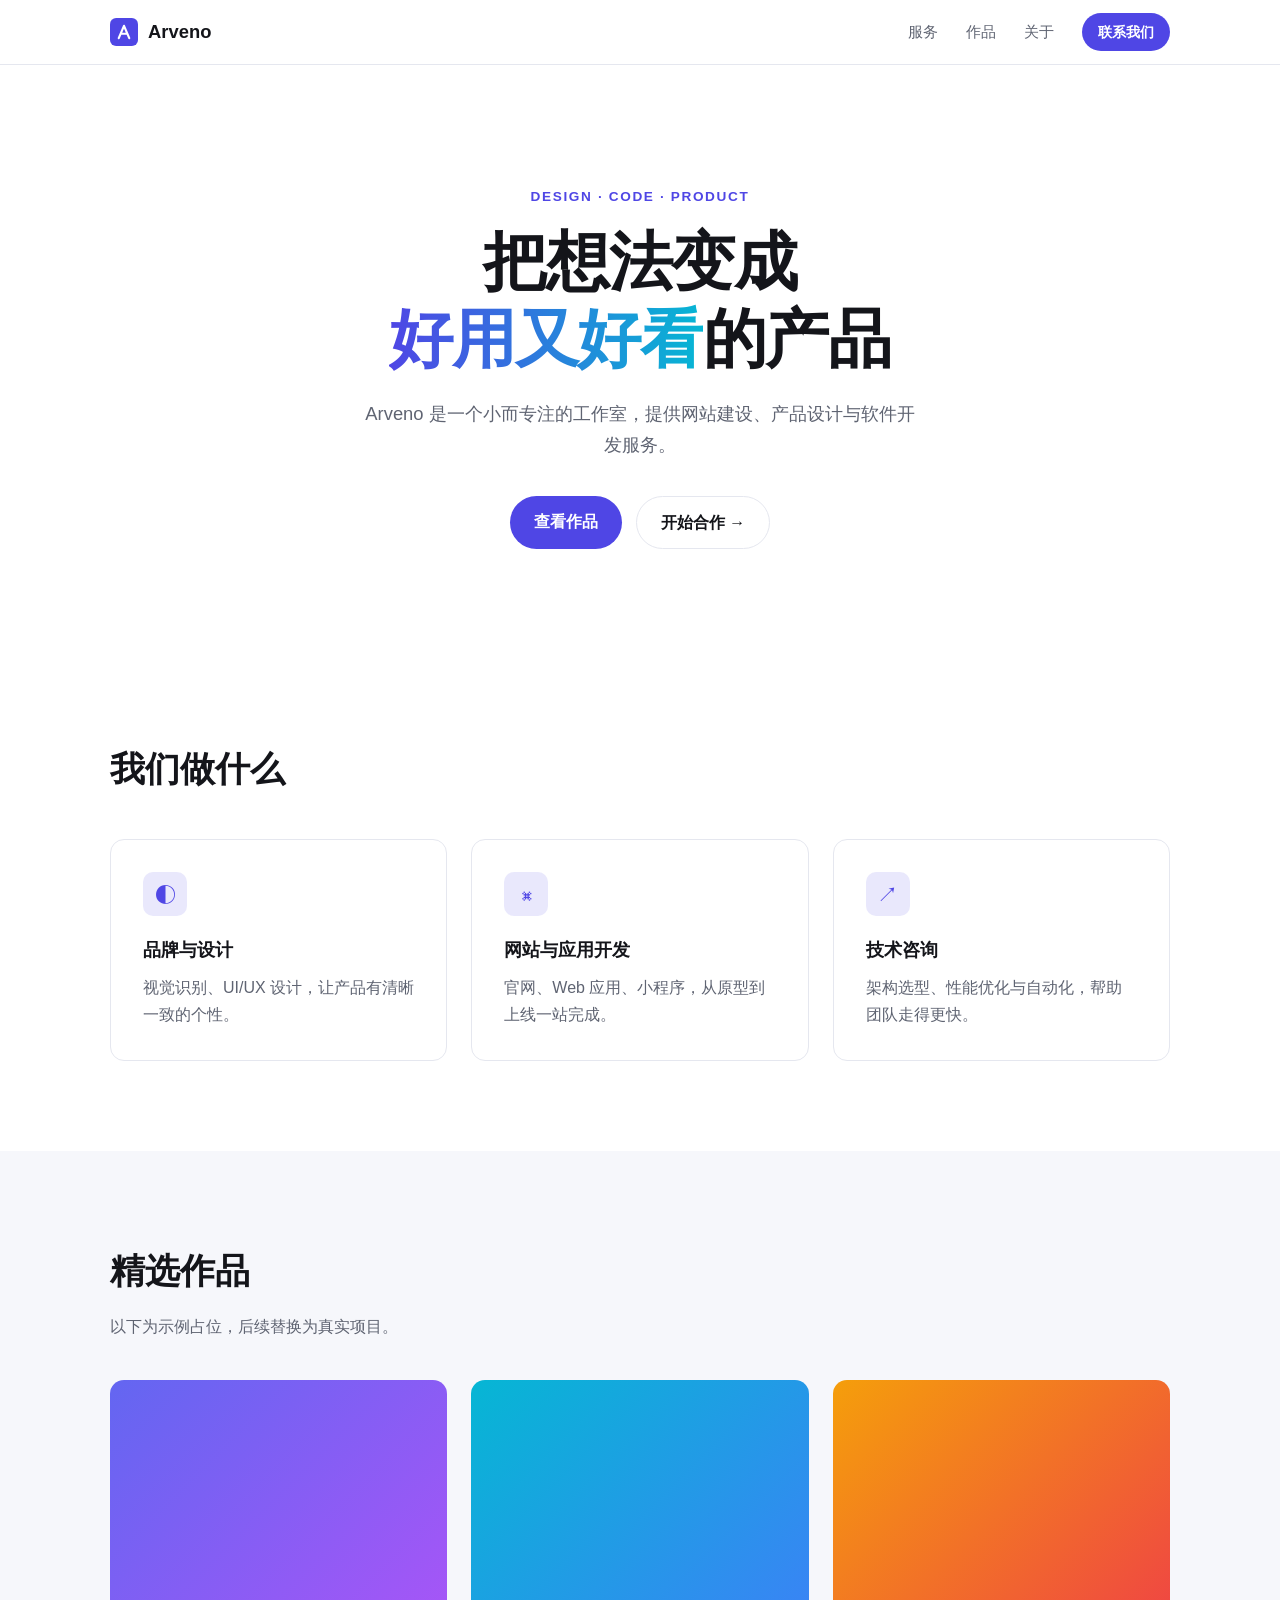
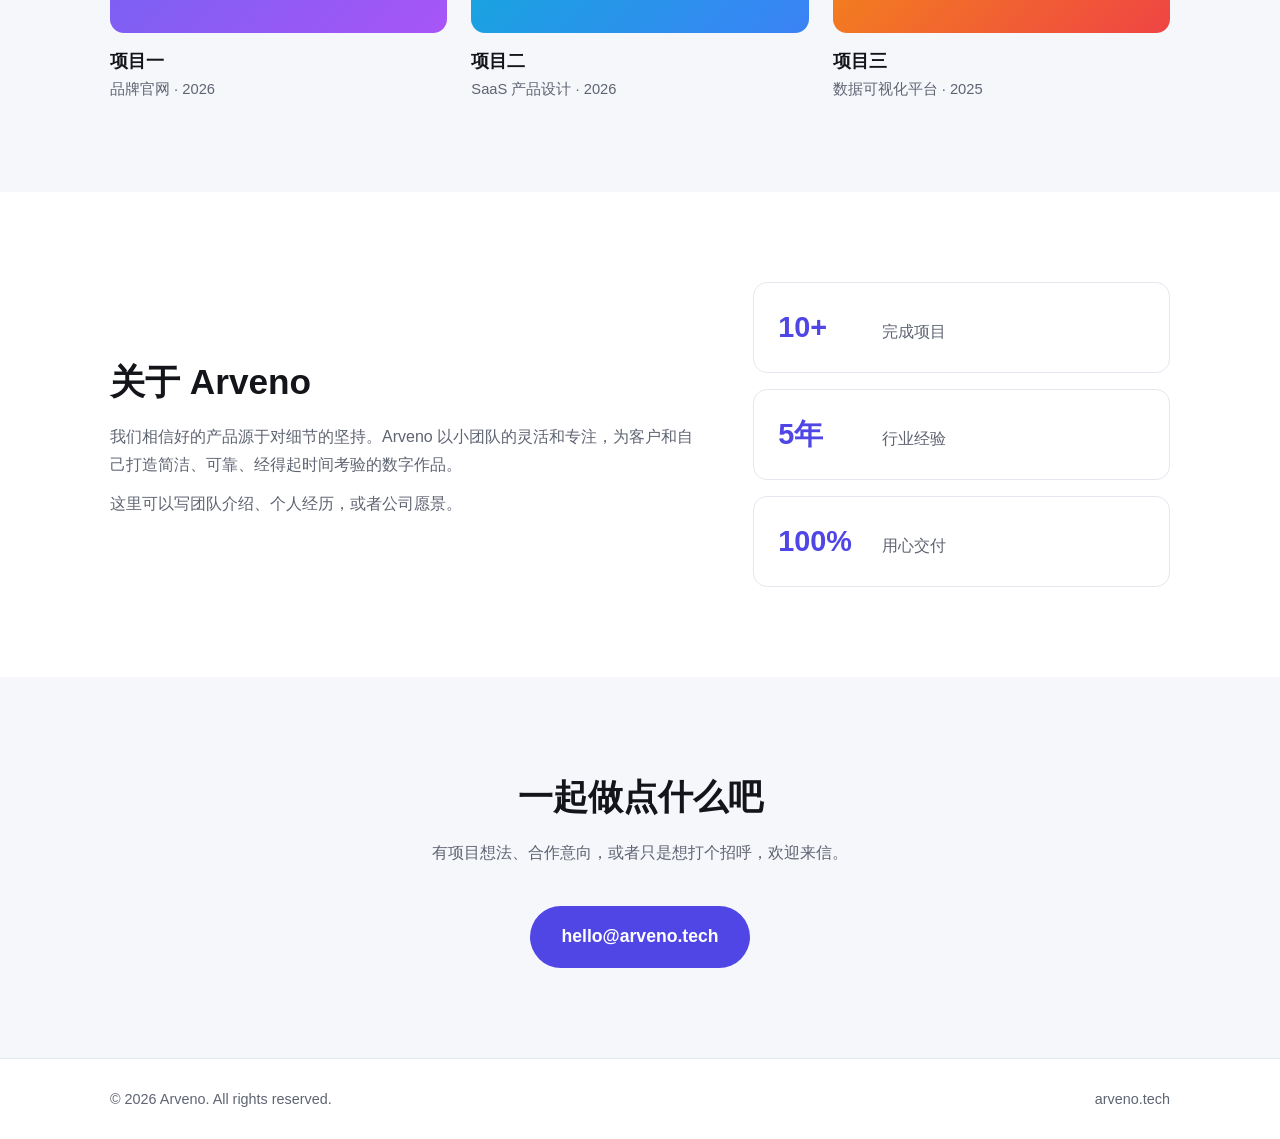
==== index.html @ 9a294128 "Initial static site for arveno.tech Co-Authored-By: Claude Opus 5.5 <noreply@anthropic.com>" ====
<!doctype html>
<html lang="zh-CN">
<head>
  <meta charset="utf-8">
  <meta name="viewport" content="width=device-width, initial-scale=1">
  <title>Arveno — 设计与技术工作室</title>
  <meta name="description" content="Arveno 是一个专注于网站、产品与品牌数字体验的小型工作室。">
  <meta property="og:title" content="Arveno">
  <meta property="og:description" content="设计与技术工作室">
  <meta property="og:url" content="https://arveno.tech/">
  <link rel="icon" href="assets/favicon.svg" type="image/svg+xml">
  <link rel="stylesheet" href="assets/style.css">
</head>
<body>
  <header class="nav">
    <div class="container nav-inner">
      <a class="logo" href="#top"><img src="assets/favicon.svg" alt="" width="28" height="28">Arveno</a>
      <button class="menu-btn" aria-label="打开菜单" aria-expanded="false">☰</button>
      <nav class="links">
        <a href="#services">服务</a>
        <a href="#work">作品</a>
        <a href="#about">关于</a>
        <a href="#contact" class="btn btn-sm">联系我们</a>
      </nav>
    </div>
  </header>

  <main id="top">
    <section class="hero">
      <div class="container">
        <p class="eyebrow">Design · Code · Product</p>
        <h1>把想法变成<br><span class="grad">好用又好看</span>的产品</h1>
        <p class="lead">Arveno 是一个小而专注的工作室，提供网站建设、产品设计与软件开发服务。</p>
        <div class="actions">
          <a href="#work" class="btn">查看作品</a>
          <a href="#contact" class="btn btn-ghost">开始合作 →</a>
        </div>
      </div>
    </section>

    <section id="services" class="section">
      <div class="container">
        <h2>我们做什么</h2>
        <div class="grid grid-3">
          <article class="card">
            <div class="icon">◐</div>
            <h3>品牌与设计</h3>
            <p>视觉识别、UI/UX 设计，让产品有清晰一致的个性。</p>
          </article>
          <article class="card">
            <div class="icon">⌘</div>
            <h3>网站与应用开发</h3>
            <p>官网、Web 应用、小程序，从原型到上线一站完成。</p>
          </article>
          <article class="card">
            <div class="icon">↗</div>
            <h3>技术咨询</h3>
            <p>架构选型、性能优化与自动化，帮助团队走得更快。</p>
          </article>
        </div>
      </div>
    </section>

    <section id="work" class="section alt">
      <div class="container">
        <h2>精选作品</h2>
        <p class="sub">以下为示例占位，后续替换为真实项目。</p>
        <div class="grid grid-3">
          <a class="work" href="#">
            <div class="thumb t1"></div>
            <h3>项目一</h3>
            <p>品牌官网 · 2026</p>
          </a>
          <a class="work" href="#">
            <div class="thumb t2"></div>
            <h3>项目二</h3>
            <p>SaaS 产品设计 · 2026</p>
          </a>
          <a class="work" href="#">
            <div class="thumb t3"></div>
            <h3>项目三</h3>
            <p>数据可视化平台 · 2025</p>
          </a>
        </div>
      </div>
    </section>

    <section id="about" class="section">
      <div class="container about">
        <div>
          <h2>关于 Arveno</h2>
          <p>我们相信好的产品源于对细节的坚持。Arveno 以小团队的灵活和专注，为客户和自己打造简洁、可靠、经得起时间考验的数字作品。</p>
          <p>这里可以写团队介绍、个人经历，或者公司愿景。</p>
        </div>
        <ul class="stats">
          <li><strong>10+</strong><span>完成项目</span></li>
          <li><strong>5年</strong><span>行业经验</span></li>
          <li><strong>100%</strong><span>用心交付</span></li>
        </ul>
      </div>
    </section>

    <section id="contact" class="section alt">
      <div class="container contact">
        <h2>一起做点什么吧</h2>
        <p class="sub">有项目想法、合作意向，或者只是想打个招呼，欢迎来信。</p>
        <a class="btn btn-lg" href="mailto:hello@arveno.tech">hello@arveno.tech</a>
      </div>
    </section>
  </main>

  <footer class="footer">
    <div class="container footer-inner">
      <span>© <span id="year">2026</span> Arveno. All rights reserved.</span>
      <span>arveno.tech</span>
    </div>
  </footer>

  <script src="assets/main.js"></script>
</body>
</html>
---- assets/style.css ----
:root {
  --bg: #ffffff;
  --bg-alt: #f6f7fb;
  --text: #14151a;
  --muted: #5f6472;
  --border: #e5e7ef;
  --primary: #4f46e5;
  --primary-2: #06b6d4;
  --radius: 14px;
  --max: 1100px;
}

@media (prefers-color-scheme: dark) {
  :root {
    --bg: #0d0e12;
    --bg-alt: #14161c;
    --text: #eceef4;
    --muted: #9aa0ae;
    --border: #252833;
    --primary: #818cf8;
    --primary-2: #22d3ee;
  }
}

* { box-sizing: border-box; margin: 0; padding: 0; }
html { scroll-behavior: smooth; scroll-padding-top: 72px; }
body {
  font-family: -apple-system, BlinkMacSystemFont, "Segoe UI", "PingFang SC", "Hiragino Sans GB", "Microsoft YaHei", sans-serif;
  background: var(--bg);
  color: var(--text);
  line-height: 1.7;
  -webkit-font-smoothing: antialiased;
}
a { color: inherit; text-decoration: none; }
.container { max-width: var(--max); margin: 0 auto; padding: 0 20px; }

/* Nav */
.nav {
  position: sticky; top: 0; z-index: 10;
  background: color-mix(in srgb, var(--bg) 85%, transparent);
  backdrop-filter: blur(10px);
  border-bottom: 1px solid var(--border);
}
.nav-inner { display: flex; align-items: center; justify-content: space-between; height: 64px; }
.logo { display: flex; align-items: center; gap: 10px; font-weight: 700; font-size: 1.15rem; }
.links { display: flex; align-items: center; gap: 28px; font-size: .95rem; }
.links a:not(.btn) { color: var(--muted); transition: color .2s; }
.links a:not(.btn):hover { color: var(--text); }
.menu-btn { display: none; background: none; border: 0; font-size: 1.4rem; color: var(--text); cursor: pointer; }

/* Buttons */
.btn {
  display: inline-block; padding: 12px 24px; border-radius: 999px;
  background: var(--primary); color: #fff; font-weight: 600;
  transition: transform .15s, opacity .15s;
}
.btn:hover { transform: translateY(-1px); opacity: .92; }
.btn-sm { padding: 7px 16px; font-size: .9rem; color: #fff !important; }
.btn-lg { padding: 16px 32px; font-size: 1.1rem; }
.btn-ghost { background: transparent; color: var(--text); border: 1px solid var(--border); }

/* Hero */
.hero { padding: 120px 0 100px; text-align: center; }
.eyebrow { color: var(--primary); font-weight: 600; letter-spacing: .12em; text-transform: uppercase; font-size: .85rem; }
.hero h1 { font-size: clamp(2.2rem, 6vw, 4rem); line-height: 1.2; margin: 16px 0 20px; letter-spacing: -.02em; }
.grad {
  background: linear-gradient(90deg, var(--primary), var(--primary-2));
  -webkit-background-clip: text; background-clip: text; color: transparent;
}
.lead { color: var(--muted); font-size: 1.15rem; max-width: 560px; margin: 0 auto 36px; }
.actions { display: flex; gap: 14px; justify-content: center; flex-wrap: wrap; }

/* Sections */
.section { padding: 90px 0; }
.section.alt { background: var(--bg-alt); }
.section h2 { font-size: clamp(1.6rem, 3.5vw, 2.2rem); margin-bottom: 12px; }
.sub { color: var(--muted); margin-bottom: 40px; }
#services h2 { margin-bottom: 40px; }

.grid { display: grid; gap: 24px; }
.grid-3 { grid-template-columns: repeat(3, 1fr); }

.card {
  padding: 32px; border: 1px solid var(--border); border-radius: var(--radius);
  background: var(--bg); transition: border-color .2s, transform .2s;
}
.card:hover { border-color: var(--primary); transform: translateY(-3px); }
.card .icon {
  width: 44px; height: 44px; border-radius: 10px; display: grid; place-items: center;
  background: color-mix(in srgb, var(--primary) 12%, transparent); color: var(--primary);
  font-size: 1.3rem; margin-bottom: 18px;
}
.card h3 { margin-bottom: 8px; font-size: 1.15rem; }
.card p { color: var(--muted); }

/* Work */
.work { display: block; }
.thumb {
  aspect-ratio: 4 / 3; border-radius: var(--radius); margin-bottom: 14px;
  transition: transform .3s;
}
.work:hover .thumb { transform: scale(1.02); }
.t1 { background: linear-gradient(135deg, #6366f1, #a855f7); }
.t2 { background: linear-gradient(135deg, #06b6d4, #3b82f6); }
.t3 { background: linear-gradient(135deg, #f59e0b, #ef4444); }
.work h3 { font-size: 1.1rem; }
.work p { color: var(--muted); font-size: .92rem; }

/* About */
.about { display: grid; grid-template-columns: 1.4fr 1fr; gap: 60px; align-items: center; }
.about p { color: var(--muted); margin-top: 12px; }
.stats { list-style: none; display: grid; gap: 16px; }
.stats li {
  display: flex; align-items: baseline; gap: 14px;
  padding: 20px 24px; border: 1px solid var(--border); border-radius: var(--radius);
}
.stats strong { font-size: 1.8rem; color: var(--primary); min-width: 90px; }
.stats span { color: var(--muted); }

/* Contact */
.contact { text-align: center; }

/* Footer */
.footer { border-top: 1px solid var(--border); padding: 28px 0; color: var(--muted); font-size: .9rem; }
.footer-inner { display: flex; justify-content: space-between; flex-wrap: wrap; gap: 8px; }

/* Responsive */
@media (max-width: 820px) {
  .grid-3 { grid-template-columns: 1fr; }
  .about { grid-template-columns: 1fr; gap: 32px; }
  .menu-btn { display: block; }
  .links {
    display: none; position: absolute; top: 64px; left: 0; right: 0;
    flex-direction: column; gap: 18px; padding: 24px;
    background: var(--bg); border-bottom: 1px solid var(--border);
  }
  .links.open { display: flex; }
  .hero { padding: 80px 0 70px; }
  .section { padding: 64px 0; }
}
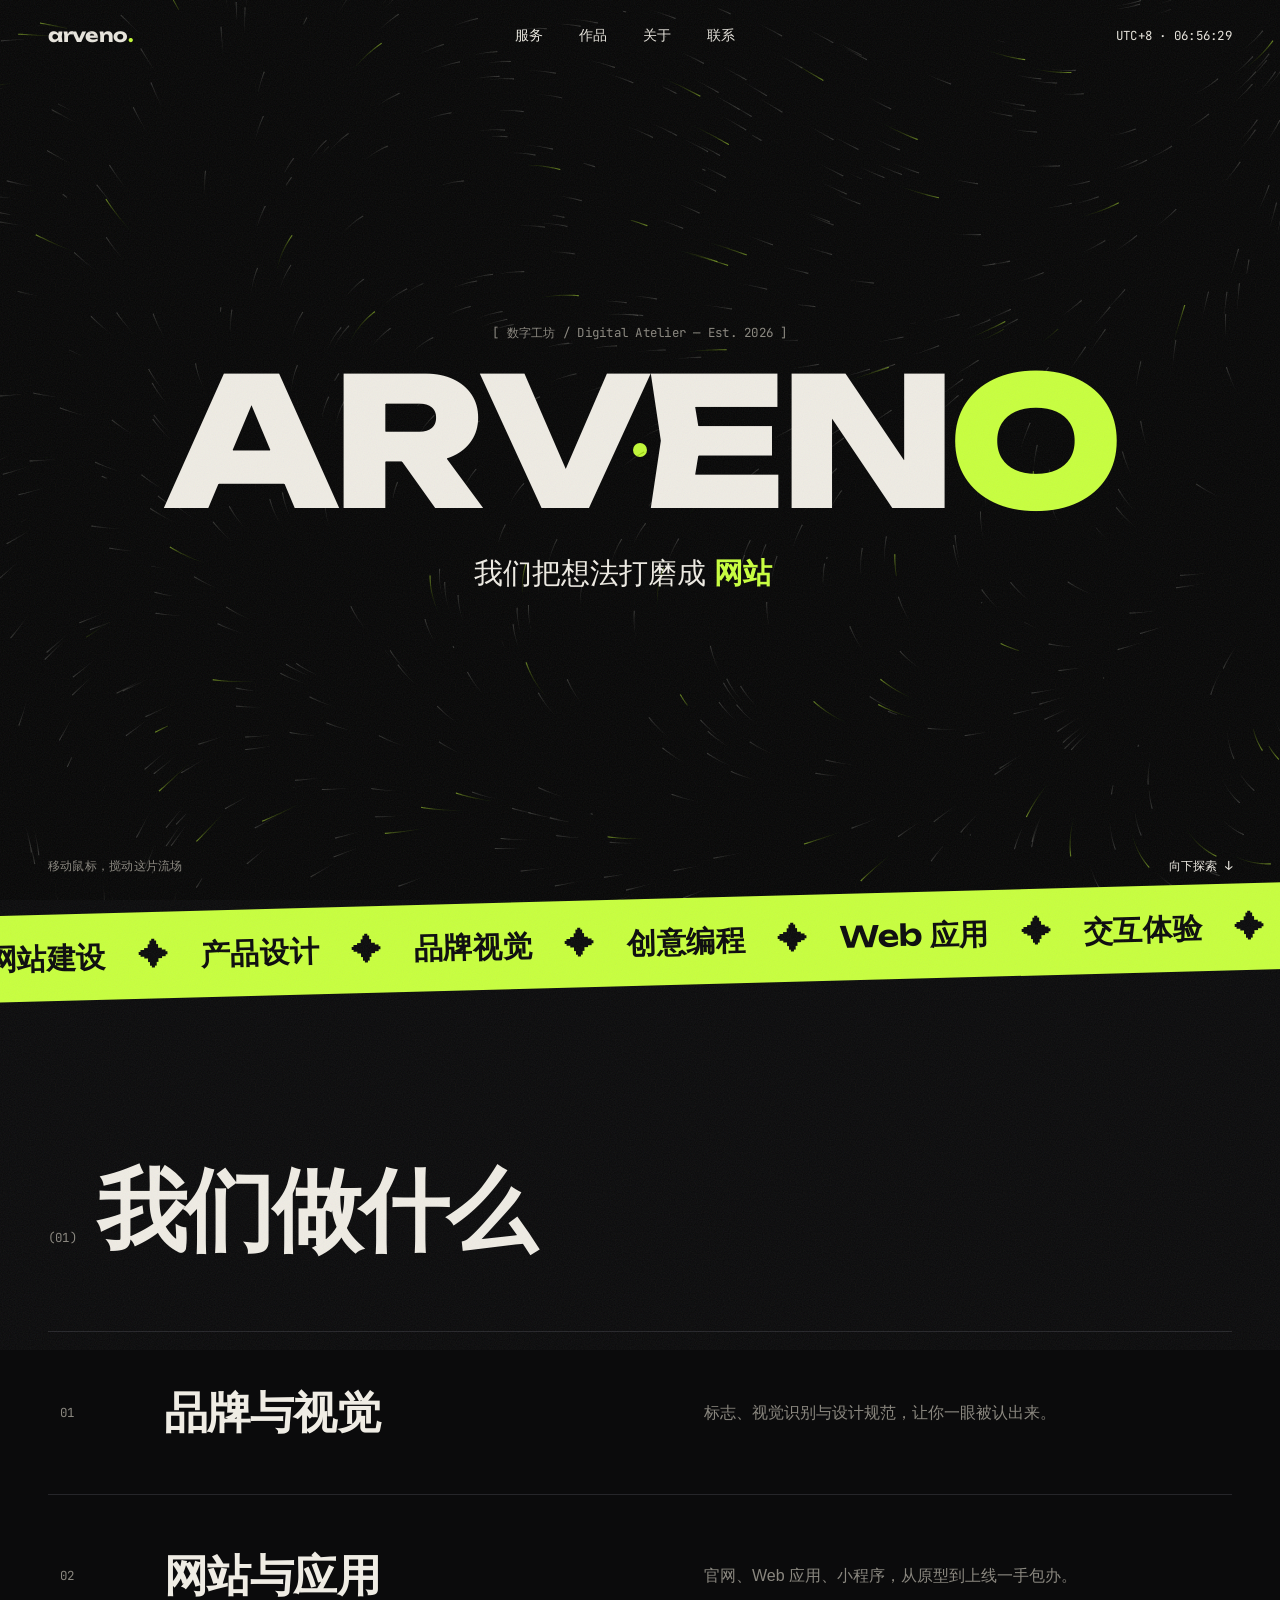
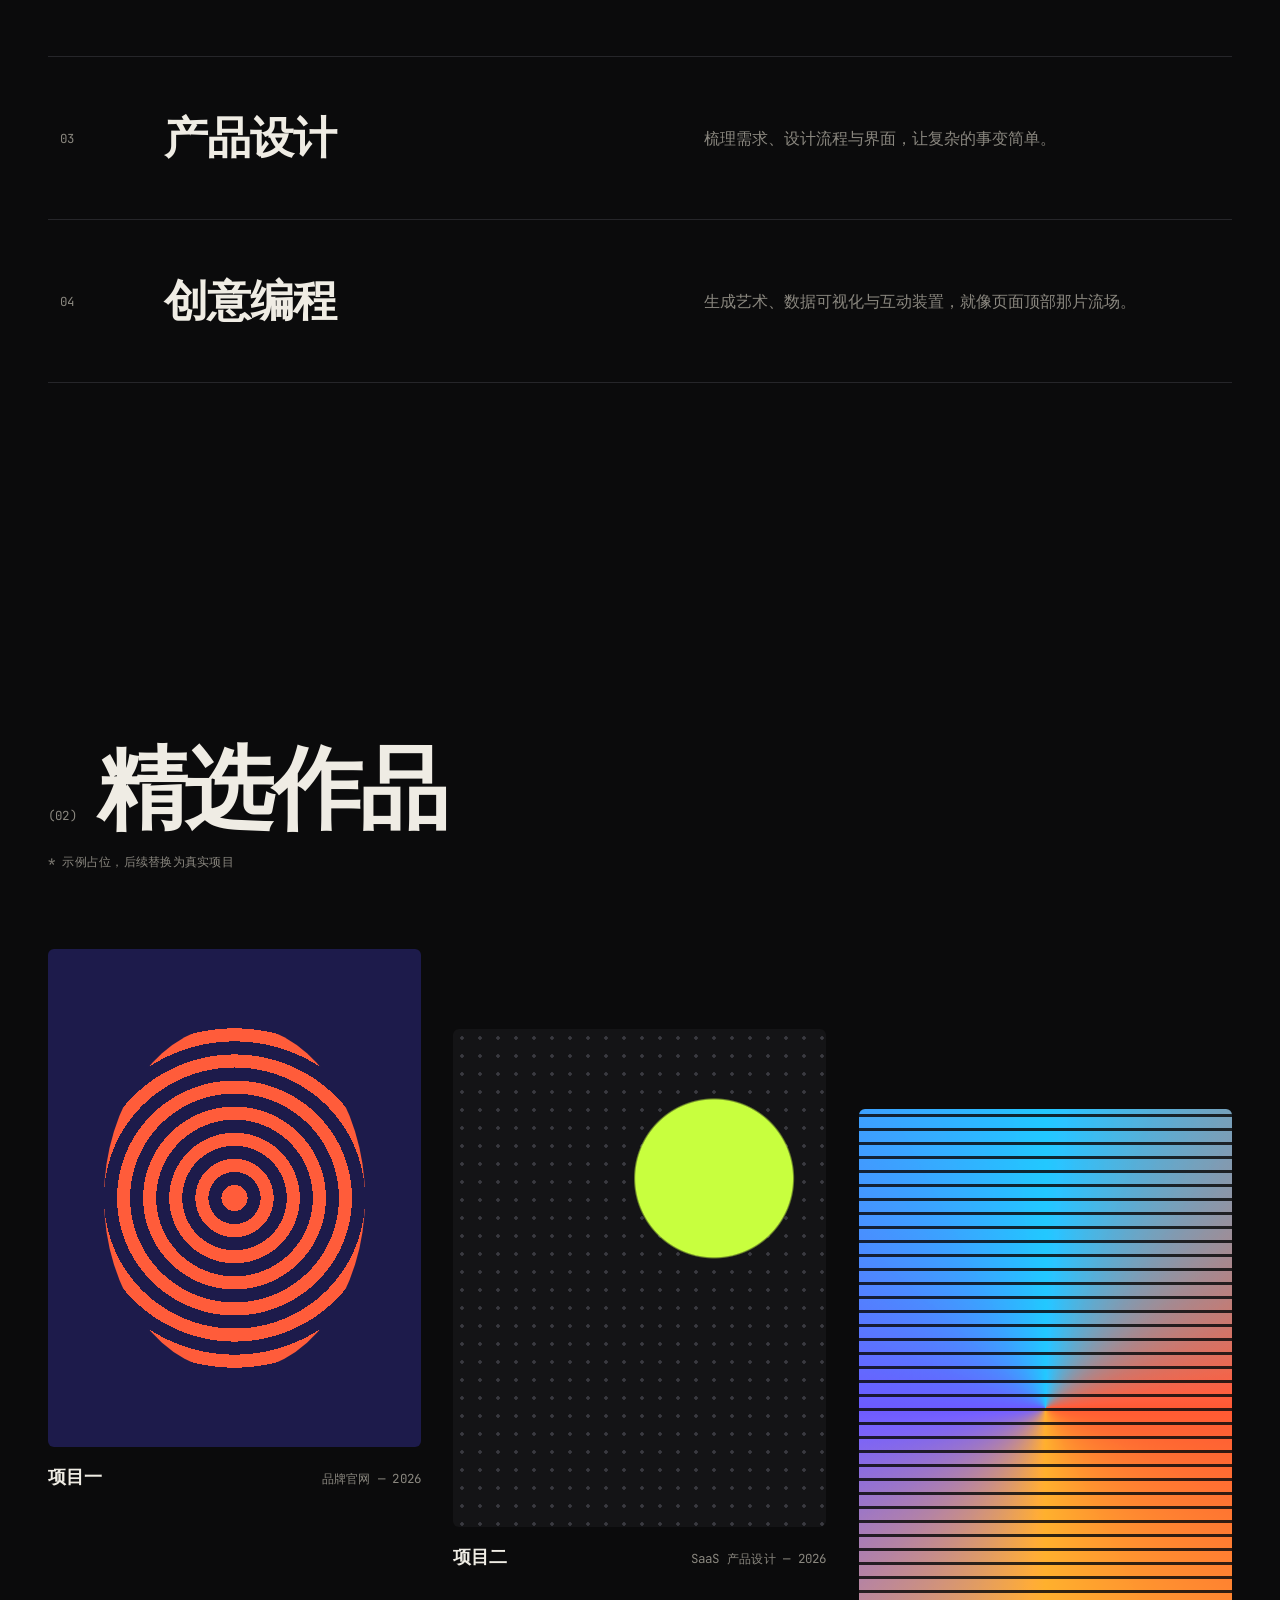
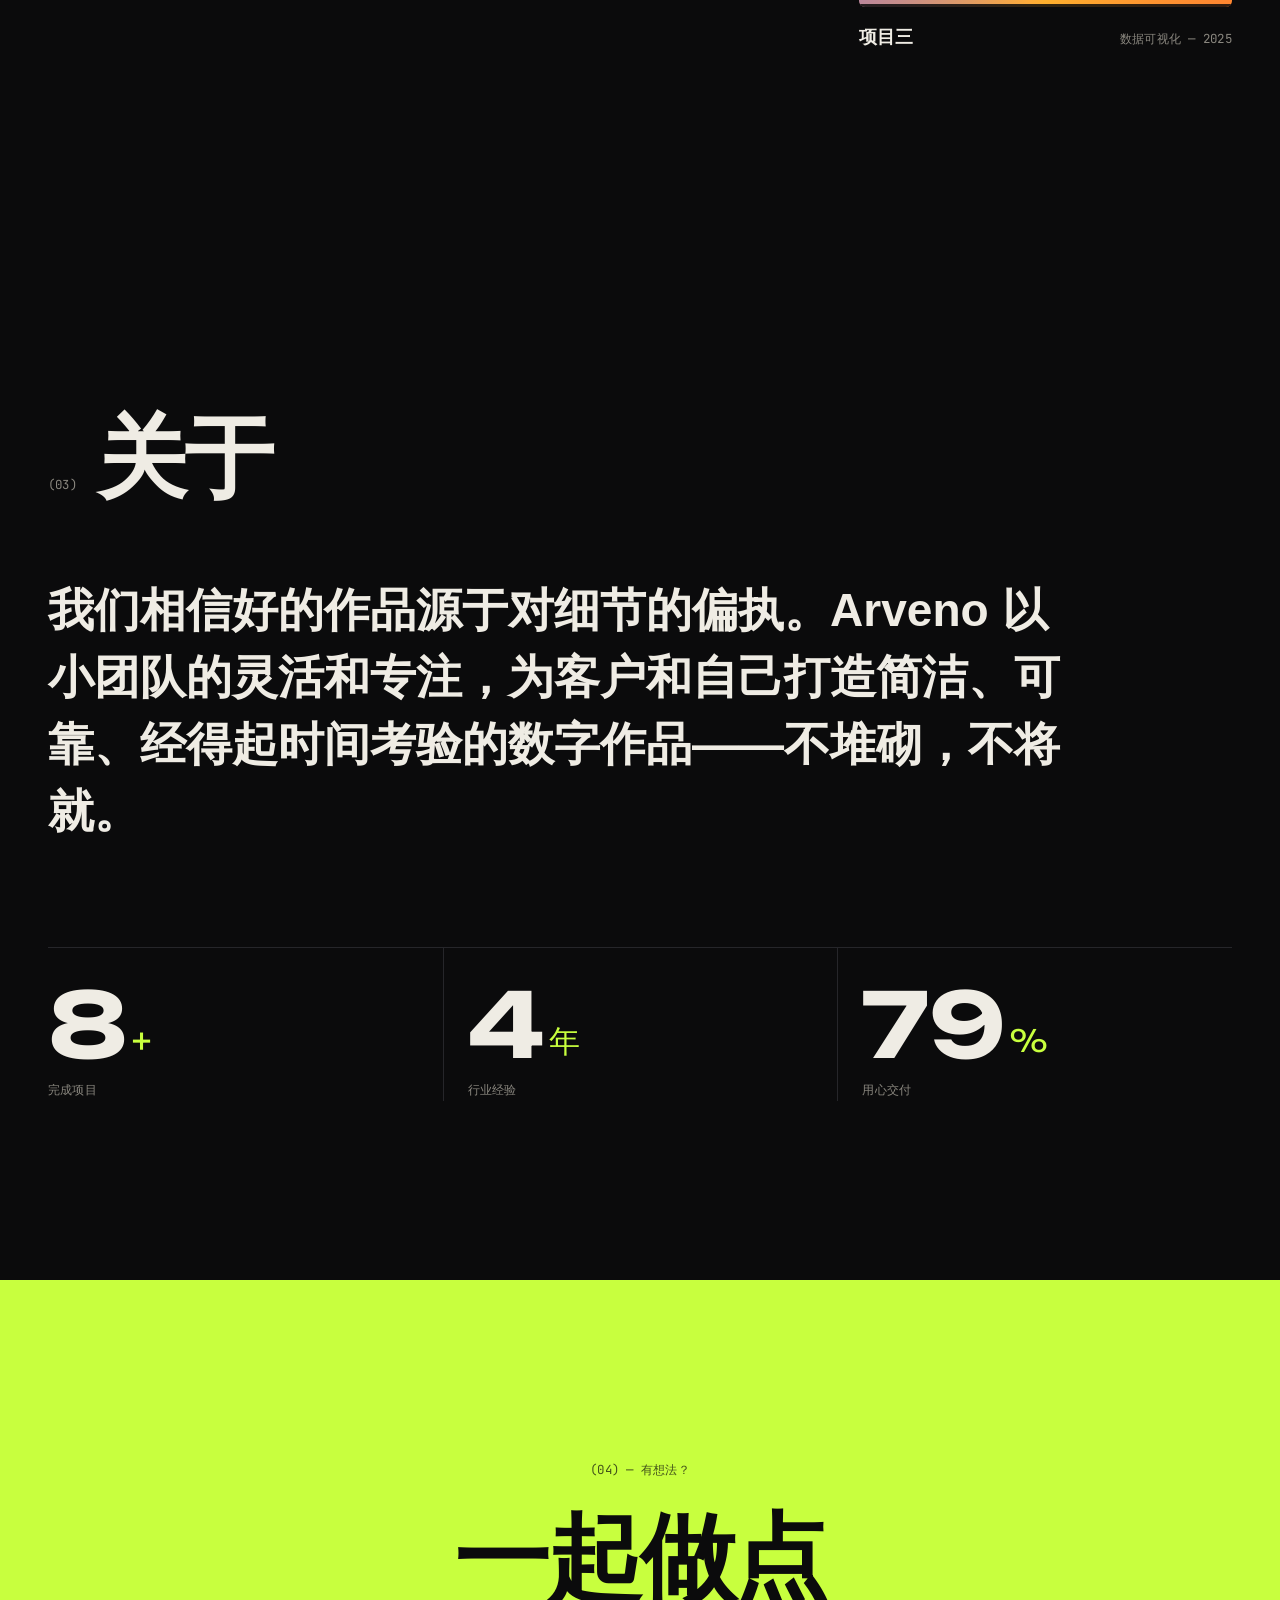
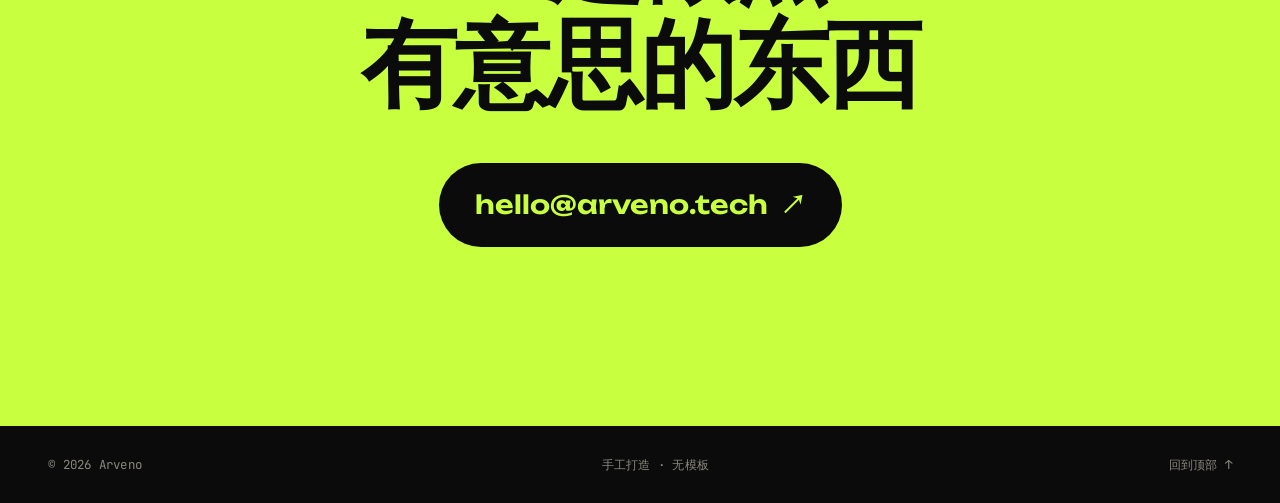
==== commit 57ecd9c2: "Redesign with generative flow-field hero and editorial layout Co-Authored-By: Claude Opus 5.5 <norep" ====
--- a/index.html
+++ b/index.html
@@ -3,117 +3,132 @@
 <head>
   <meta charset="utf-8">
   <meta name="viewport" content="width=device-width, initial-scale=1">
-  <title>Arveno — 设计与技术工作室</title>
-  <meta name="description" content="Arveno 是一个专注于网站、产品与品牌数字体验的小型工作室。">
-  <meta property="og:title" content="Arveno">
-  <meta property="og:description" content="设计与技术工作室">
+  <title>Arveno — 数字工坊</title>
+  <meta name="description" content="Arveno 是一个小而专注的数字工坊，把想法打磨成网站、产品与品牌。">
+  <meta name="theme-color" content="#0b0b0c">
+  <meta property="og:title" content="Arveno — 数字工坊">
+  <meta property="og:description" content="把想法打磨成网站、产品与品牌。">
   <meta property="og:url" content="https://arveno.tech/">
   <link rel="icon" href="assets/favicon.svg" type="image/svg+xml">
+  <link rel="preload" href="assets/fonts/unbounded.woff2" as="font" type="font/woff2" crossorigin>
   <link rel="stylesheet" href="assets/style.css">
 </head>
 <body>
+  <div class="grain" aria-hidden="true"></div>
+  <div class="cursor" aria-hidden="true"></div>
+
   <header class="nav">
-    <div class="container nav-inner">
-      <a class="logo" href="#top"><img src="assets/favicon.svg" alt="" width="28" height="28">Arveno</a>
-      <button class="menu-btn" aria-label="打开菜单" aria-expanded="false">☰</button>
-      <nav class="links">
-        <a href="#services">服务</a>
-        <a href="#work">作品</a>
-        <a href="#about">关于</a>
-        <a href="#contact" class="btn btn-sm">联系我们</a>
-      </nav>
-    </div>
+    <a class="logo" href="#top">arveno<span class="dot">.</span></a>
+    <nav class="links">
+      <a href="#services">服务</a>
+      <a href="#work">作品</a>
+      <a href="#about">关于</a>
+      <a href="#contact">联系</a>
+    </nav>
+    <span class="clock mono" id="clock">UTC+8 · --:--</span>
   </header>
 
   <main id="top">
     <section class="hero">
-      <div class="container">
-        <p class="eyebrow">Design · Code · Product</p>
-        <h1>把想法变成<br><span class="grad">好用又好看</span>的产品</h1>
-        <p class="lead">Arveno 是一个小而专注的工作室，提供网站建设、产品设计与软件开发服务。</p>
-        <div class="actions">
-          <a href="#work" class="btn">查看作品</a>
-          <a href="#contact" class="btn btn-ghost">开始合作 →</a>
-        </div>
+      <canvas id="field" aria-hidden="true"></canvas>
+      <div class="hero-inner">
+        <p class="mono meta">[ 数字工坊 / Digital Atelier — Est. 2026 ]</p>
+        <h1 class="wordmark" aria-label="Arveno">
+          <span>A</span><span>R</span><span>V</span><span>E</span><span>N</span><span>O</span>
+        </h1>
+        <p class="tagline">
+          我们把想法打磨成
+          <span class="rotator" aria-live="polite"><span id="rotate">网站</span></span>
+        </p>
+      </div>
+      <div class="hero-foot mono">
+        <span>移动鼠标，搅动这片流场</span>
+        <a href="#services" class="scroll-hint">向下探索 ↓</a>
       </div>
     </section>
 
+    <div class="marquee" aria-hidden="true">
+      <div class="marquee-track">
+        <span>网站建设</span><i>✦</i><span>产品设计</span><i>✦</i><span>品牌视觉</span><i>✦</i><span>创意编程</span><i>✦</i><span>Web 应用</span><i>✦</i><span>交互体验</span><i>✦</i>
+        <span>网站建设</span><i>✦</i><span>产品设计</span><i>✦</i><span>品牌视觉</span><i>✦</i><span>创意编程</span><i>✦</i><span>Web 应用</span><i>✦</i><span>交互体验</span><i>✦</i>
+      </div>
+    </div>
+
     <section id="services" class="section">
-      <div class="container">
+      <header class="section-head reveal">
+        <span class="mono">(01)</span>
         <h2>我们做什么</h2>
-        <div class="grid grid-3">
-          <article class="card">
-            <div class="icon">◐</div>
-            <h3>品牌与设计</h3>
-            <p>视觉识别、UI/UX 设计，让产品有清晰一致的个性。</p>
-          </article>
-          <article class="card">
-            <div class="icon">⌘</div>
-            <h3>网站与应用开发</h3>
-            <p>官网、Web 应用、小程序，从原型到上线一站完成。</p>
-          </article>
-          <article class="card">
-            <div class="icon">↗</div>
-            <h3>技术咨询</h3>
-            <p>架构选型、性能优化与自动化，帮助团队走得更快。</p>
-          </article>
-        </div>
-      </div>
+      </header>
+      <ol class="services">
+        <li class="reveal">
+          <span class="num mono">01</span>
+          <h3>品牌与视觉</h3>
+          <p>标志、视觉识别与设计规范，让你一眼被认出来。</p>
+        </li>
+        <li class="reveal">
+          <span class="num mono">02</span>
+          <h3>网站与应用</h3>
+          <p>官网、Web 应用、小程序，从原型到上线一手包办。</p>
+        </li>
+        <li class="reveal">
+          <span class="num mono">03</span>
+          <h3>产品设计</h3>
+          <p>梳理需求、设计流程与界面，让复杂的事变简单。</p>
+        </li>
+        <li class="reveal">
+          <span class="num mono">04</span>
+          <h3>创意编程</h3>
+          <p>生成艺术、数据可视化与互动装置，就像页面顶部那片流场。</p>
+        </li>
+      </ol>
     </section>
 
-    <section id="work" class="section alt">
-      <div class="container">
+    <section id="work" class="section">
+      <header class="section-head reveal">
+        <span class="mono">(02)</span>
         <h2>精选作品</h2>
-        <p class="sub">以下为示例占位，后续替换为真实项目。</p>
-        <div class="grid grid-3">
-          <a class="work" href="#">
-            <div class="thumb t1"></div>
-            <h3>项目一</h3>
-            <p>品牌官网 · 2026</p>
-          </a>
-          <a class="work" href="#">
-            <div class="thumb t2"></div>
-            <h3>项目二</h3>
-            <p>SaaS 产品设计 · 2026</p>
-          </a>
-          <a class="work" href="#">
-            <div class="thumb t3"></div>
-            <h3>项目三</h3>
-            <p>数据可视化平台 · 2025</p>
-          </a>
-        </div>
+        <p class="mono note">* 示例占位，后续替换为真实项目</p>
+      </header>
+      <div class="works">
+        <a class="work reveal" href="#">
+          <div class="art art-1"><span></span></div>
+          <div class="work-meta"><h3>项目一</h3><span class="mono">品牌官网 — 2026</span></div>
+        </a>
+        <a class="work reveal" href="#">
+          <div class="art art-2"></div>
+          <div class="work-meta"><h3>项目二</h3><span class="mono">SaaS 产品设计 — 2026</span></div>
+        </a>
+        <a class="work reveal" href="#">
+          <div class="art art-3"></div>
+          <div class="work-meta"><h3>项目三</h3><span class="mono">数据可视化 — 2025</span></div>
+        </a>
       </div>
     </section>
 
     <section id="about" class="section">
-      <div class="container about">
-        <div>
-          <h2>关于 Arveno</h2>
-          <p>我们相信好的产品源于对细节的坚持。Arveno 以小团队的灵活和专注，为客户和自己打造简洁、可靠、经得起时间考验的数字作品。</p>
-          <p>这里可以写团队介绍、个人经历，或者公司愿景。</p>
-        </div>
-        <ul class="stats">
-          <li><strong>10+</strong><span>完成项目</span></li>
-          <li><strong>5年</strong><span>行业经验</span></li>
-          <li><strong>100%</strong><span>用心交付</span></li>
-        </ul>
-      </div>
+      <header class="section-head reveal">
+        <span class="mono">(03)</span>
+        <h2>关于</h2>
+      </header>
+      <p class="statement" id="statement">我们相信好的作品源于对细节的偏执。Arveno 以小团队的灵活和专注，为客户和自己打造简洁、可靠、经得起时间考验的数字作品——不堆砌，不将就。</p>
+      <ul class="stats">
+        <li class="reveal"><strong data-count="10">0</strong><sup>+</sup><span class="mono">完成项目</span></li>
+        <li class="reveal"><strong data-count="5">0</strong><sup>年</sup><span class="mono">行业经验</span></li>
+        <li class="reveal"><strong data-count="100">0</strong><sup>%</sup><span class="mono">用心交付</span></li>
+      </ul>
     </section>
 
-    <section id="contact" class="section alt">
-      <div class="container contact">
-        <h2>一起做点什么吧</h2>
-        <p class="sub">有项目想法、合作意向，或者只是想打个招呼，欢迎来信。</p>
-        <a class="btn btn-lg" href="mailto:hello@arveno.tech">hello@arveno.tech</a>
-      </div>
+    <section id="contact" class="contact">
+      <p class="mono">(04) — 有想法？</p>
+      <h2>一起做点<br>有意思的东西</h2>
+      <a class="mail magnetic" href="mailto:hello@arveno.tech">hello@arveno.tech <span>↗</span></a>
     </section>
   </main>
 
-  <footer class="footer">
-    <div class="container footer-inner">
-      <span>© <span id="year">2026</span> Arveno. All rights reserved.</span>
-      <span>arveno.tech</span>
-    </div>
+  <footer class="footer mono">
+    <span>© <span id="year">2026</span> Arveno</span>
+    <span>手工打造 · 无模板</span>
+    <a href="#top">回到顶部 ↑</a>
   </footer>
 
   <script src="assets/main.js"></script>
--- a/assets/style.css
+++ b/assets/style.css
@@ -1,140 +1,257 @@
+@font-face {
+  font-family: "Unbounded";
+  src: url("fonts/unbounded.woff2") format("woff2");
+  font-weight: 200 900;
+  font-display: swap;
+}
+@font-face {
+  font-family: "JetBrains Mono";
+  src: url("fonts/jetbrains-mono.woff2") format("woff2");
+  font-weight: 400;
+  font-display: swap;
+}
+
 :root {
-  --bg: #ffffff;
-  --bg-alt: #f6f7fb;
-  --text: #14151a;
-  --muted: #5f6472;
-  --border: #e5e7ef;
-  --primary: #4f46e5;
-  --primary-2: #06b6d4;
-  --radius: 14px;
-  --max: 1100px;
-}
-
-@media (prefers-color-scheme: dark) {
-  :root {
-    --bg: #0d0e12;
-    --bg-alt: #14161c;
-    --text: #eceef4;
-    --muted: #9aa0ae;
-    --border: #252833;
-    --primary: #818cf8;
-    --primary-2: #22d3ee;
-  }
+  color-scheme: dark;
+  --bg: #0b0b0c;
+  --bg-2: #141416;
+  --text: #efece4;
+  --muted: #8a877f;
+  --line: #26262a;
+  --accent: #c8ff3e;
+  --accent-ink: #0b0b0c;
+  --display: "Unbounded", "PingFang SC", "Hiragino Sans GB", "Microsoft YaHei", sans-serif;
+  --body: -apple-system, BlinkMacSystemFont, "Segoe UI", "PingFang SC", "Hiragino Sans GB", "Microsoft YaHei", sans-serif;
+  --mono: "JetBrains Mono", ui-monospace, "SF Mono", Menlo, Consolas, monospace;
+  --pad: clamp(16px, 4vw, 48px);
 }
 
 * { box-sizing: border-box; margin: 0; padding: 0; }
-html { scroll-behavior: smooth; scroll-padding-top: 72px; }
+html { scroll-behavior: smooth; }
 body {
-  font-family: -apple-system, BlinkMacSystemFont, "Segoe UI", "PingFang SC", "Hiragino Sans GB", "Microsoft YaHei", sans-serif;
   background: var(--bg);
   color: var(--text);
+  font-family: var(--body);
   line-height: 1.7;
   -webkit-font-smoothing: antialiased;
+  overflow-x: hidden;
 }
 a { color: inherit; text-decoration: none; }
-.container { max-width: var(--max); margin: 0 auto; padding: 0 20px; }
+::selection { background: var(--accent); color: var(--accent-ink); }
+.mono { font-family: var(--mono); font-size: .78rem; letter-spacing: .02em; color: var(--muted); }
+
+/* Film grain */
+.grain {
+  position: fixed; inset: -50%; z-index: 100; pointer-events: none; opacity: .07;
+  background-image: url("data:image/svg+xml,%3Csvg xmlns='http://www.w3.org/2000/svg' width='200' height='200'%3E%3Cfilter id='n'%3E%3CfeTurbulence type='fractalNoise' baseFrequency='.85' numOctaves='3' stitchTiles='stitch'/%3E%3C/filter%3E%3Crect width='100%25' height='100%25' filter='url(%23n)'/%3E%3C/svg%3E");
+  animation: grain 1s steps(4) infinite;
+}
+@keyframes grain {
+  25% { transform: translate(-3%, 2%); }
+  50% { transform: translate(2%, -3%); }
+  75% { transform: translate(-1%, 3%); }
+}
+
+/* Custom cursor (fine pointers only) */
+.cursor { display: none; }
+@media (pointer: fine) {
+  .cursor {
+    display: block; position: fixed; top: 0; left: 0; z-index: 99;
+    width: 14px; height: 14px; margin: -7px 0 0 -7px; border-radius: 50%;
+    background: var(--accent); mix-blend-mode: difference; pointer-events: none;
+    transition: width .25s, height .25s, margin .25s;
+  }
+  .cursor.big { width: 56px; height: 56px; margin: -28px 0 0 -28px; }
+}
 
 /* Nav */
 .nav {
-  position: sticky; top: 0; z-index: 10;
-  background: color-mix(in srgb, var(--bg) 85%, transparent);
-  backdrop-filter: blur(10px);
-  border-bottom: 1px solid var(--border);
-}
-.nav-inner { display: flex; align-items: center; justify-content: space-between; height: 64px; }
-.logo { display: flex; align-items: center; gap: 10px; font-weight: 700; font-size: 1.15rem; }
-.links { display: flex; align-items: center; gap: 28px; font-size: .95rem; }
-.links a:not(.btn) { color: var(--muted); transition: color .2s; }
-.links a:not(.btn):hover { color: var(--text); }
-.menu-btn { display: none; background: none; border: 0; font-size: 1.4rem; color: var(--text); cursor: pointer; }
-
-/* Buttons */
-.btn {
-  display: inline-block; padding: 12px 24px; border-radius: 999px;
-  background: var(--primary); color: #fff; font-weight: 600;
-  transition: transform .15s, opacity .15s;
-}
-.btn:hover { transform: translateY(-1px); opacity: .92; }
-.btn-sm { padding: 7px 16px; font-size: .9rem; color: #fff !important; }
-.btn-lg { padding: 16px 32px; font-size: 1.1rem; }
-.btn-ghost { background: transparent; color: var(--text); border: 1px solid var(--border); }
+  position: fixed; top: 0; left: 0; right: 0; z-index: 50;
+  display: flex; align-items: center; justify-content: space-between; gap: 24px;
+  padding: 20px var(--pad);
+  mix-blend-mode: difference;
+}
+.logo { font-family: var(--display); font-weight: 700; font-size: 1.15rem; letter-spacing: -.02em; }
+.logo .dot { color: var(--accent); }
+.links { display: flex; gap: clamp(14px, 3vw, 36px); font-size: .9rem; }
+.links a { position: relative; }
+.links a::after {
+  content: ""; position: absolute; left: 0; right: 100%; bottom: -2px; height: 1px;
+  background: currentColor; transition: right .3s;
+}
+.links a:hover::after { right: 0; }
+.clock { color: var(--text); }
 
 /* Hero */
-.hero { padding: 120px 0 100px; text-align: center; }
-.eyebrow { color: var(--primary); font-weight: 600; letter-spacing: .12em; text-transform: uppercase; font-size: .85rem; }
-.hero h1 { font-size: clamp(2.2rem, 6vw, 4rem); line-height: 1.2; margin: 16px 0 20px; letter-spacing: -.02em; }
-.grad {
-  background: linear-gradient(90deg, var(--primary), var(--primary-2));
-  -webkit-background-clip: text; background-clip: text; color: transparent;
-}
-.lead { color: var(--muted); font-size: 1.15rem; max-width: 560px; margin: 0 auto 36px; }
-.actions { display: flex; gap: 14px; justify-content: center; flex-wrap: wrap; }
+.hero {
+  position: relative; min-height: 100svh; display: grid; place-items: center;
+  padding: 100px var(--pad) 80px; overflow: hidden;
+}
+#field { position: absolute; inset: 0; width: 100%; height: 100%; }
+.hero-inner { position: relative; text-align: center; pointer-events: none; }
+.meta { margin-bottom: 2vh; }
+.wordmark {
+  font-family: var(--display); font-weight: 800;
+  font-size: min(14vw, 13rem); line-height: .9; letter-spacing: -.04em;
+  display: flex; justify-content: center;
+}
+.wordmark span {
+  display: inline-block; transform: translateY(110%); opacity: 0;
+  animation: rise 1s cubic-bezier(.2, .8, .2, 1) forwards;
+}
+.wordmark span:nth-child(2) { animation-delay: .06s; }
+.wordmark span:nth-child(3) { animation-delay: .12s; }
+.wordmark span:nth-child(4) { animation-delay: .18s; }
+.wordmark span:nth-child(5) { animation-delay: .24s; }
+.wordmark span:nth-child(6) { animation-delay: .30s; color: var(--accent); }
+@keyframes rise { to { transform: none; opacity: 1; } }
+
+.tagline { margin-top: 3vh; font-size: clamp(1.1rem, 2.6vw, 1.8rem); font-weight: 300; }
+.rotator {
+  display: inline-block; min-width: 3.2em; text-align: left;
+  color: var(--accent); font-weight: 700; overflow: hidden; vertical-align: bottom;
+}
+.rotator span { display: inline-block; }
+.rotator span.swap { animation: swap .5s cubic-bezier(.2, .8, .2, 1); }
+@keyframes swap { from { transform: translateY(100%); opacity: 0; } }
+
+.hero-foot {
+  position: absolute; left: var(--pad); right: var(--pad); bottom: 24px;
+  display: flex; justify-content: space-between; pointer-events: none;
+}
+.scroll-hint { pointer-events: auto; color: var(--text); }
+
+/* Marquee */
+.marquee {
+  background: var(--accent); color: var(--accent-ink);
+  overflow: hidden; padding: 18px 0; transform: rotate(-1.5deg) scale(1.02);
+  font-family: var(--display); font-weight: 600; font-size: clamp(1.1rem, 2.5vw, 1.8rem);
+}
+.marquee-track { display: flex; gap: 32px; width: max-content; animation: marquee 30s linear infinite; }
+.marquee i { font-style: normal; }
+@keyframes marquee { to { transform: translateX(-50%); } }
 
 /* Sections */
-.section { padding: 90px 0; }
-.section.alt { background: var(--bg-alt); }
-.section h2 { font-size: clamp(1.6rem, 3.5vw, 2.2rem); margin-bottom: 12px; }
-.sub { color: var(--muted); margin-bottom: 40px; }
-#services h2 { margin-bottom: 40px; }
-
-.grid { display: grid; gap: 24px; }
-.grid-3 { grid-template-columns: repeat(3, 1fr); }
-
-.card {
-  padding: 32px; border: 1px solid var(--border); border-radius: var(--radius);
-  background: var(--bg); transition: border-color .2s, transform .2s;
-}
-.card:hover { border-color: var(--primary); transform: translateY(-3px); }
-.card .icon {
-  width: 44px; height: 44px; border-radius: 10px; display: grid; place-items: center;
-  background: color-mix(in srgb, var(--primary) 12%, transparent); color: var(--primary);
-  font-size: 1.3rem; margin-bottom: 18px;
-}
-.card h3 { margin-bottom: 8px; font-size: 1.15rem; }
-.card p { color: var(--muted); }
+.section { padding: clamp(80px, 14vw, 180px) var(--pad); }
+.section-head { display: flex; align-items: baseline; gap: 20px; flex-wrap: wrap; margin-bottom: clamp(40px, 6vw, 80px); }
+.section-head h2 {
+  font-family: var(--display); font-weight: 700; letter-spacing: -.03em;
+  font-size: clamp(2.2rem, 7vw, 6rem); line-height: 1;
+}
+.note { flex-basis: 100%; }
+
+/* Services */
+.services { list-style: none; border-top: 1px solid var(--line); }
+.services li {
+  position: relative; display: grid; grid-template-columns: 80px 1fr 1fr; align-items: center; gap: 24px;
+  padding: clamp(24px, 3.5vw, 44px) 12px; border-bottom: 1px solid var(--line);
+  isolation: isolate; overflow: hidden; transition: color .4s;
+}
+.services li::before {
+  content: ""; position: absolute; inset: 0; z-index: -1; background: var(--accent);
+  transform: scaleY(0); transform-origin: bottom; transition: transform .45s cubic-bezier(.7, 0, .2, 1);
+}
+.services li:hover { color: var(--accent-ink); }
+.services li:hover::before { transform: scaleY(1); }
+.services li:hover .num, .services li:hover p { color: var(--accent-ink); }
+.services h3 { font-family: var(--display); font-weight: 600; font-size: clamp(1.4rem, 3.4vw, 2.8rem); letter-spacing: -.02em; }
+.services p { color: var(--muted); transition: color .4s; }
 
 /* Work */
-.work { display: block; }
-.thumb {
-  aspect-ratio: 4 / 3; border-radius: var(--radius); margin-bottom: 14px;
-  transition: transform .3s;
-}
-.work:hover .thumb { transform: scale(1.02); }
-.t1 { background: linear-gradient(135deg, #6366f1, #a855f7); }
-.t2 { background: linear-gradient(135deg, #06b6d4, #3b82f6); }
-.t3 { background: linear-gradient(135deg, #f59e0b, #ef4444); }
-.work h3 { font-size: 1.1rem; }
-.work p { color: var(--muted); font-size: .92rem; }
+.works { display: grid; grid-template-columns: repeat(3, 1fr); gap: clamp(16px, 2.5vw, 32px); }
+.work:nth-child(2) { margin-top: 80px; }
+.work:nth-child(3) { margin-top: 160px; }
+.art {
+  aspect-ratio: 3 / 4; border-radius: 6px; overflow: hidden; position: relative;
+  transition: transform .2s ease-out; transform-style: preserve-3d; will-change: transform;
+}
+.art-1 { background: #1d1b4b; }
+.art-1 span {
+  position: absolute; inset: 15%; border-radius: 50%;
+  background: repeating-radial-gradient(circle, #ff5c3a 0 6%, transparent 6% 12%);
+  animation: spin 18s linear infinite;
+}
+.art-2 {
+  background:
+    radial-gradient(circle at 70% 30%, var(--accent) 0 18%, transparent 18.5%),
+    radial-gradient(#3a3a40 1.5px, transparent 2px) 0 0 / 18px 18px,
+    var(--bg-2);
+}
+.art-3 {
+  background:
+    conic-gradient(from 90deg at 50% 60%, #ff5c3a, #ffb13a, #6c5cff, #2ec5ff, #ff5c3a);
+  filter: saturate(1.1);
+}
+.art-3::after {
+  content: ""; position: absolute; inset: 0;
+  background: repeating-linear-gradient(0deg, rgba(11,11,12,.85) 0 3px, transparent 3px 14px);
+}
+@keyframes spin { to { transform: rotate(1turn); } }
+.work-meta { display: flex; justify-content: space-between; align-items: baseline; gap: 12px; padding-top: 14px; }
+.work h3 { font-family: var(--display); font-weight: 600; font-size: 1.15rem; }
 
 /* About */
-.about { display: grid; grid-template-columns: 1.4fr 1fr; gap: 60px; align-items: center; }
-.about p { color: var(--muted); margin-top: 12px; }
-.stats { list-style: none; display: grid; gap: 16px; }
-.stats li {
-  display: flex; align-items: baseline; gap: 14px;
-  padding: 20px 24px; border: 1px solid var(--border); border-radius: var(--radius);
-}
-.stats strong { font-size: 1.8rem; color: var(--primary); min-width: 90px; }
-.stats span { color: var(--muted); }
+.statement {
+  font-size: clamp(1.4rem, 3.6vw, 3rem); font-weight: 600; line-height: 1.45; max-width: 22em;
+}
+.statement .w { opacity: .18; transition: opacity .3s; }
+.statement .w.on { opacity: 1; }
+.stats { list-style: none; display: grid; grid-template-columns: repeat(3, 1fr); margin-top: clamp(60px, 8vw, 120px); border-top: 1px solid var(--line); }
+.stats li { padding: 32px 0 0; }
+.stats li + li { padding-left: 24px; border-left: 1px solid var(--line); }
+.stats strong { font-family: var(--display); font-size: clamp(2.6rem, 7vw, 6rem); font-weight: 700; line-height: 1; }
+.stats sup { font-family: var(--display); color: var(--accent); font-size: clamp(1rem, 2.4vw, 2rem); margin-left: 4px; }
+.stats span { display: block; margin-top: 10px; }
 
 /* Contact */
-.contact { text-align: center; }
+.contact {
+  background: var(--accent); color: var(--accent-ink);
+  padding: clamp(90px, 14vw, 180px) var(--pad); text-align: center;
+}
+.contact .mono { color: var(--accent-ink); opacity: .7; }
+.contact h2 {
+  font-family: var(--display); font-weight: 800; letter-spacing: -.03em;
+  font-size: clamp(2.2rem, 7.5vw, 6.5rem); line-height: 1.1; margin: 24px 0 48px;
+}
+.mail {
+  display: inline-flex; align-items: center; gap: 12px;
+  background: var(--accent-ink); color: var(--accent);
+  padding: 20px 36px; border-radius: 999px;
+  font-family: var(--display); font-weight: 600; font-size: clamp(1rem, 2.4vw, 1.6rem);
+  transition: transform .2s ease-out;
+}
+.mail span { transition: transform .3s; }
+.mail:hover span { transform: rotate(45deg); }
 
 /* Footer */
-.footer { border-top: 1px solid var(--border); padding: 28px 0; color: var(--muted); font-size: .9rem; }
-.footer-inner { display: flex; justify-content: space-between; flex-wrap: wrap; gap: 8px; }
+.footer { display: flex; justify-content: space-between; flex-wrap: wrap; gap: 12px; padding: 28px var(--pad); }
+.footer a:hover { color: var(--accent); }
+
+/* Scroll reveal */
+.reveal { opacity: 0; transform: translateY(40px); transition: opacity .9s, transform .9s cubic-bezier(.2, .8, .2, 1); }
+.reveal.in { opacity: 1; transform: none; }
 
 /* Responsive */
 @media (max-width: 820px) {
-  .grid-3 { grid-template-columns: 1fr; }
-  .about { grid-template-columns: 1fr; gap: 32px; }
-  .menu-btn { display: block; }
-  .links {
-    display: none; position: absolute; top: 64px; left: 0; right: 0;
-    flex-direction: column; gap: 18px; padding: 24px;
-    background: var(--bg); border-bottom: 1px solid var(--border);
-  }
-  .links.open { display: flex; }
-  .hero { padding: 80px 0 70px; }
-  .section { padding: 64px 0; }
-}
+  .clock { display: none; }
+  .links { font-size: .85rem; }
+  .services li { grid-template-columns: 44px 1fr; }
+  .services p { grid-column: 2; }
+  .works { grid-template-columns: 1fr; }
+  .work:nth-child(n) { margin-top: 0; }
+  .art { aspect-ratio: 4 / 3; }
+  .hero-foot span { display: none; }
+  .hero-foot { justify-content: center; }
+}
+@media (max-width: 480px) {
+  .logo { font-size: 1rem; }
+  .links { gap: 12px; }
+  .stats { grid-template-columns: 1fr; }
+  .stats li + li { padding-left: 0; border-left: 0; border-top: 1px solid var(--line); margin-top: 32px; }
+}
+
+@media (prefers-reduced-motion: reduce) {
+  *, *::before, *::after { animation: none !important; transition: none !important; }
+  .wordmark span, .reveal { opacity: 1; transform: none; }
+  html { scroll-behavior: auto; }
+}
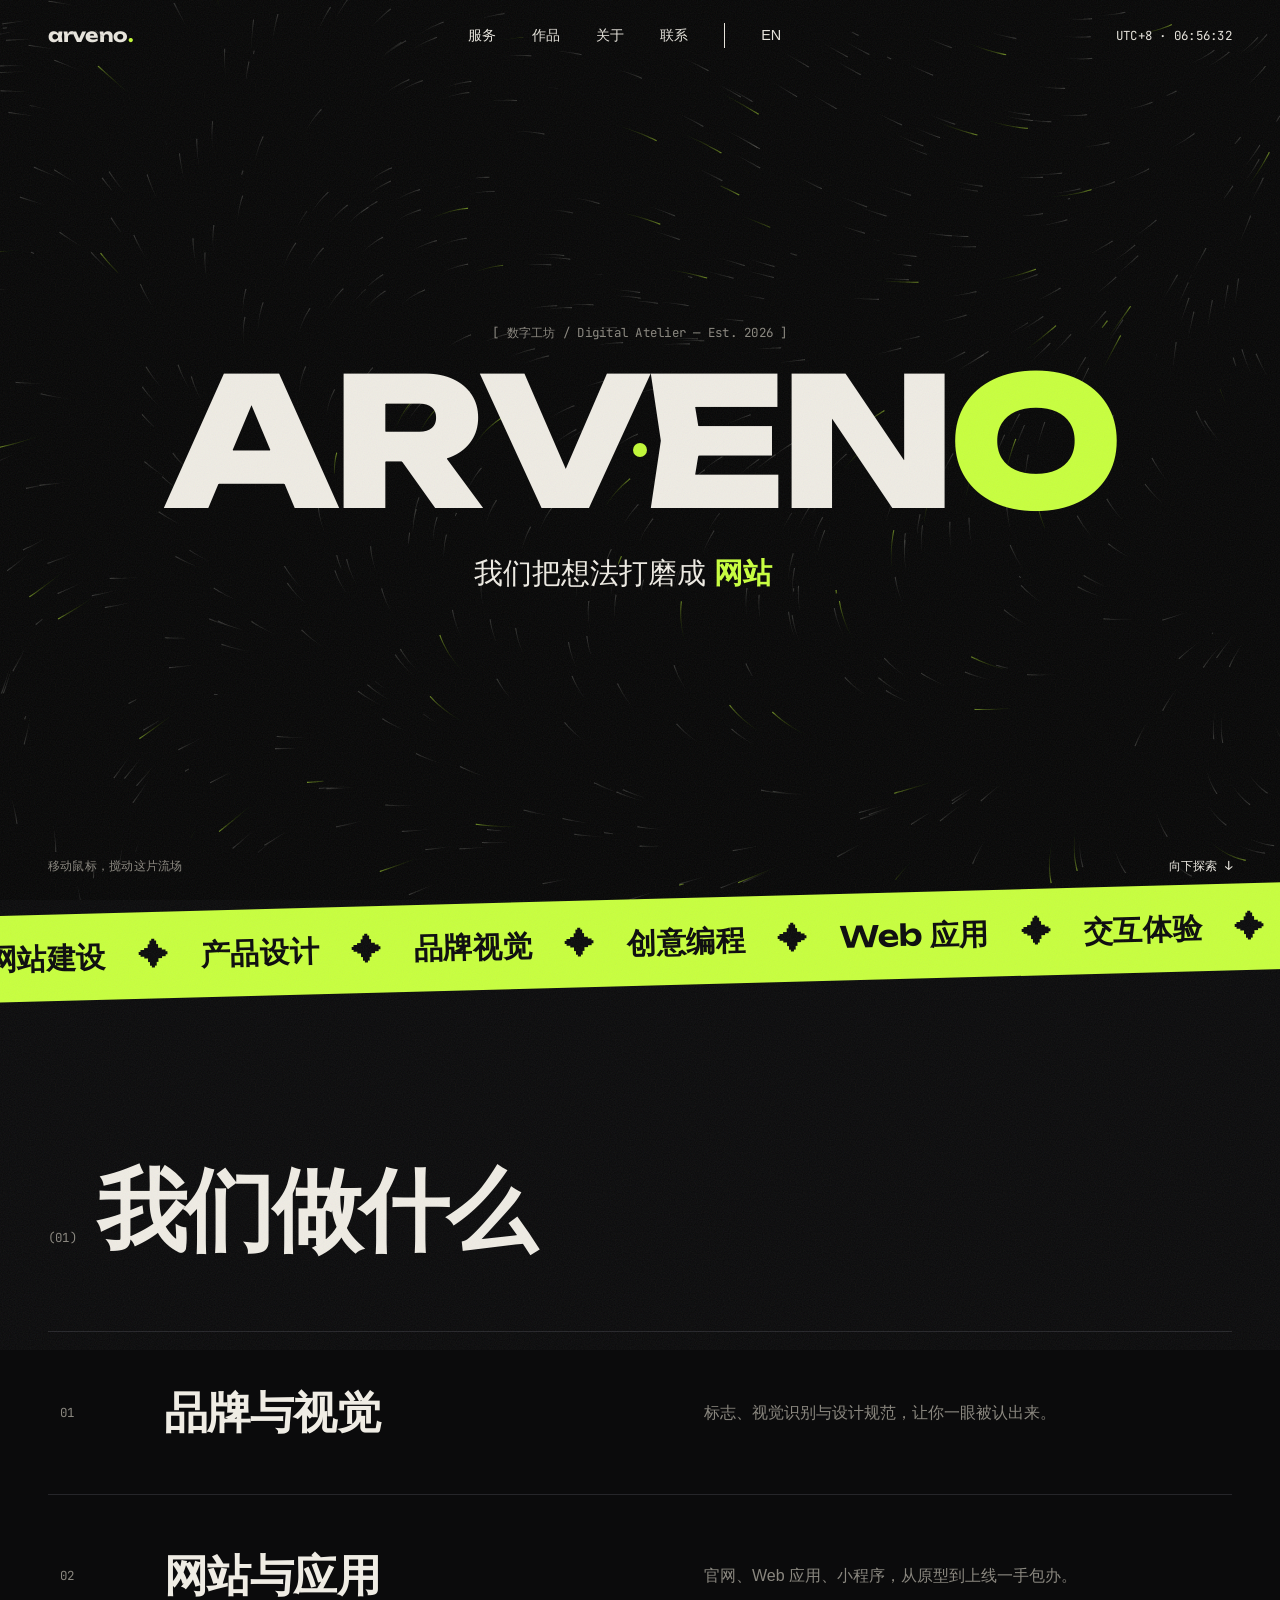
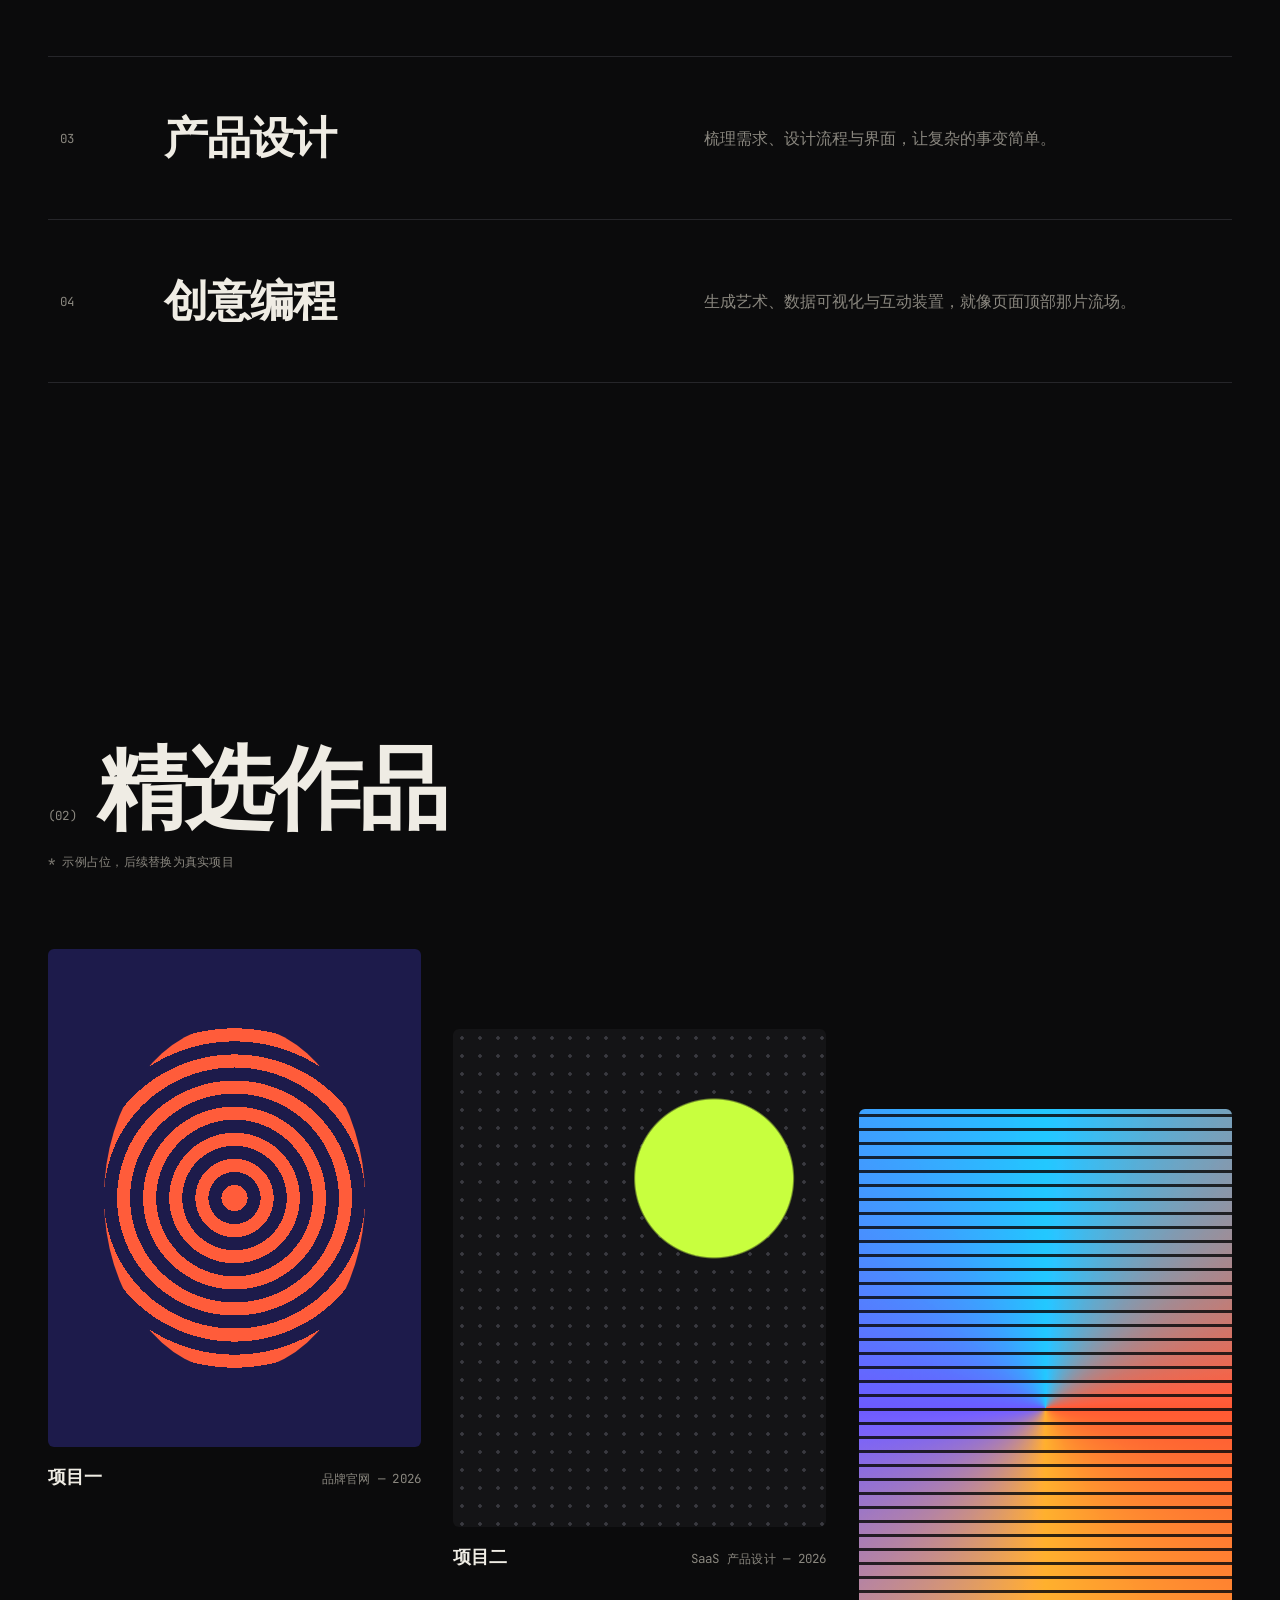
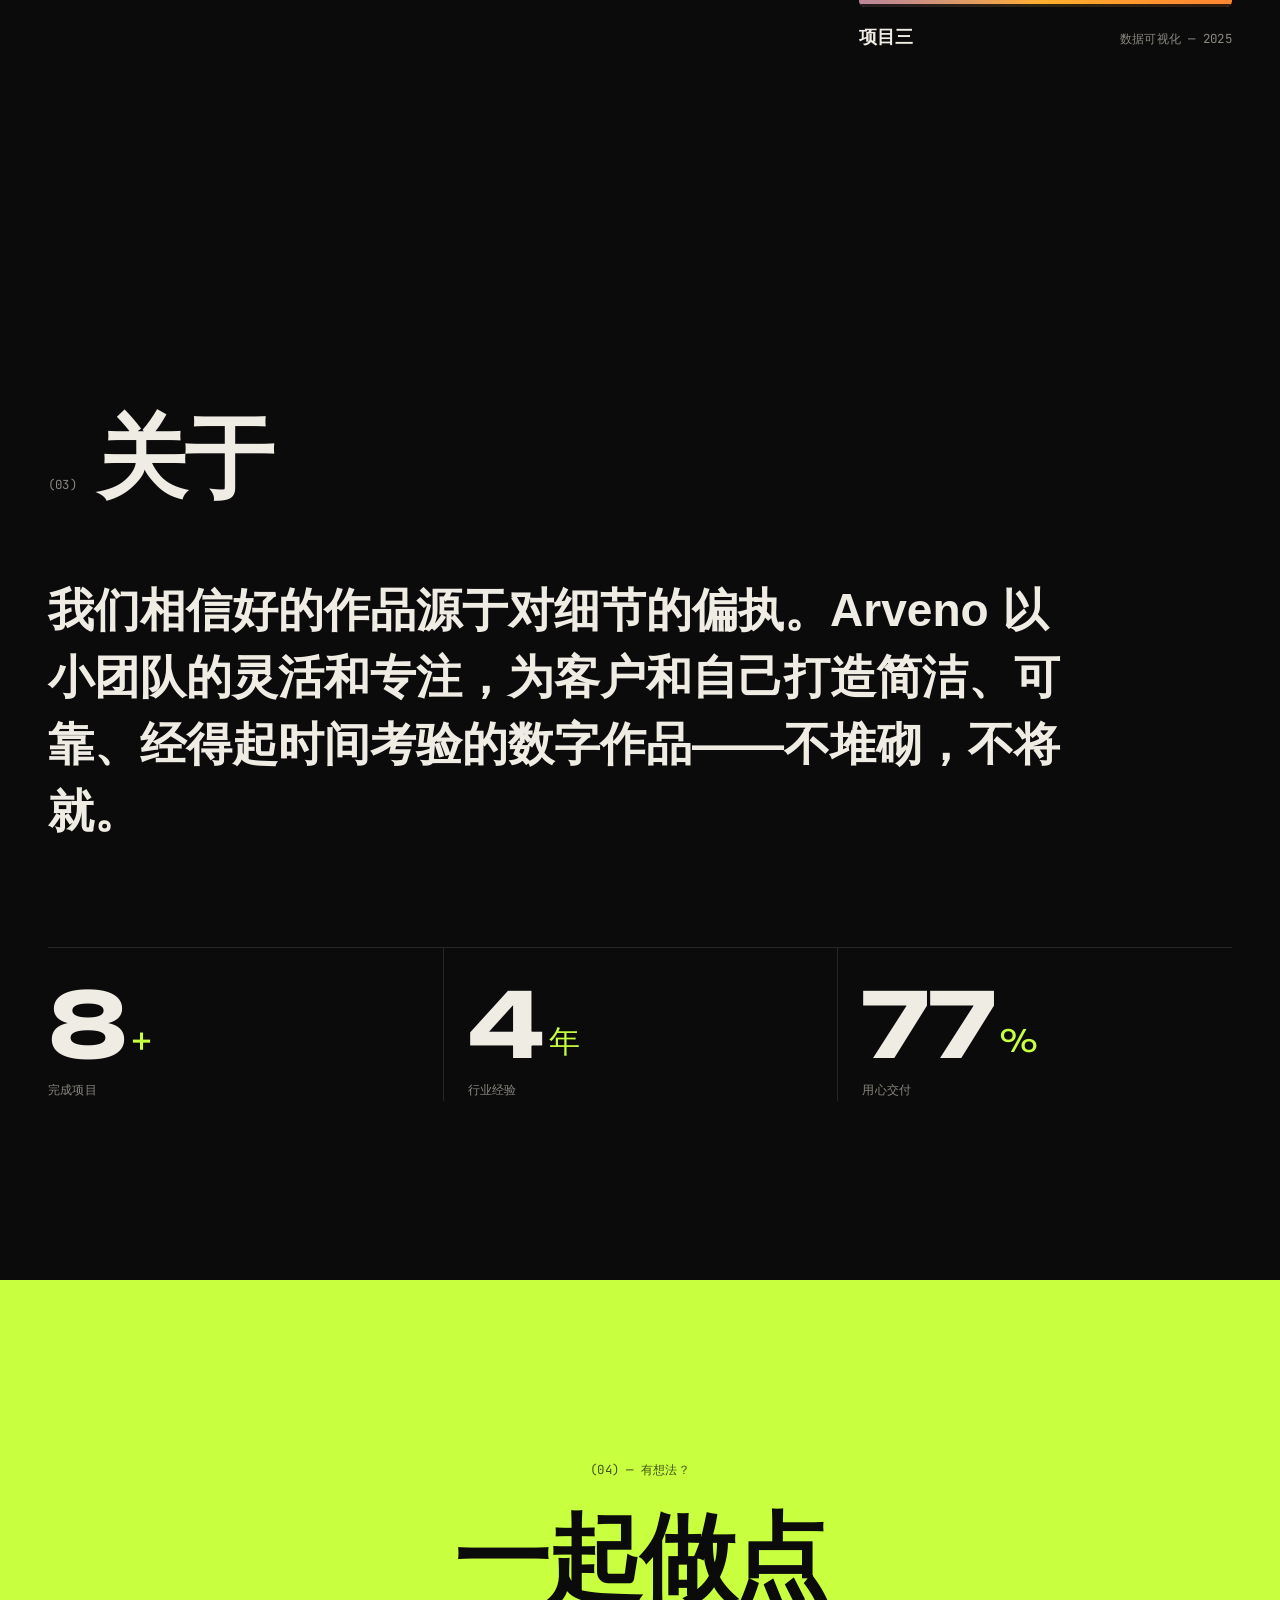
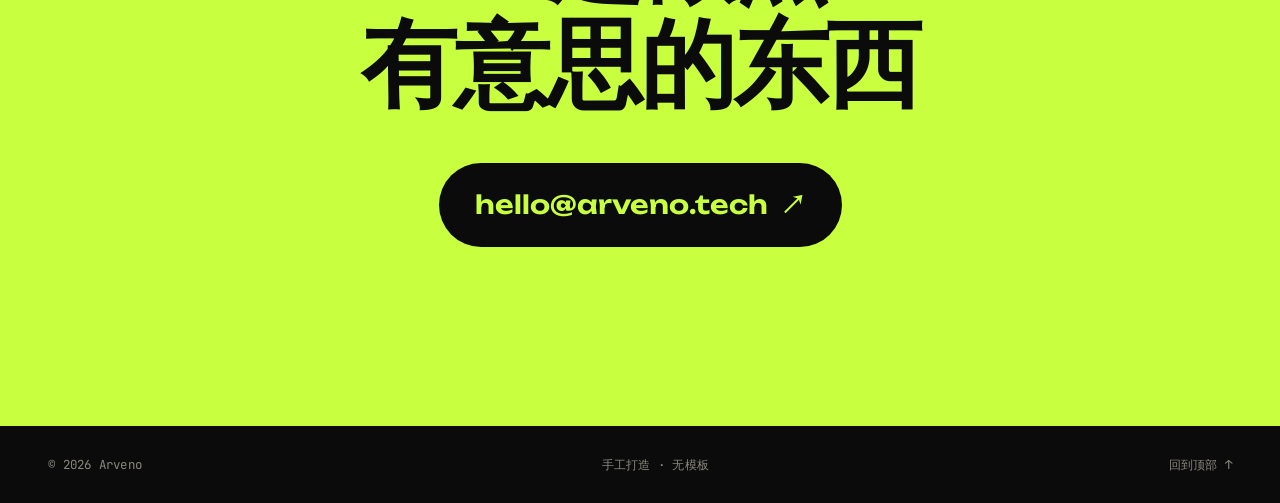
==== commit 5f838f96: "Add English page with language switcher Co-Authored-By: Claude Opus 5.5 <noreply@anthropic.com>" ====
--- a/index.html
+++ b/index.html
@@ -9,6 +9,8 @@
   <meta property="og:title" content="Arveno — 数字工坊">
   <meta property="og:description" content="把想法打磨成网站、产品与品牌。">
   <meta property="og:url" content="https://arveno.tech/">
+  <link rel="alternate" hreflang="zh-CN" href="https://arveno.tech/">
+  <link rel="alternate" hreflang="en" href="https://arveno.tech/en/">
   <link rel="icon" href="assets/favicon.svg" type="image/svg+xml">
   <link rel="preload" href="assets/fonts/unbounded.woff2" as="font" type="font/woff2" crossorigin>
   <link rel="stylesheet" href="assets/style.css">
@@ -24,6 +26,7 @@
       <a href="#work">作品</a>
       <a href="#about">关于</a>
       <a href="#contact">联系</a>
+      <a href="en/" class="lang" hreflang="en" lang="en">EN</a>
     </nav>
     <span class="clock mono" id="clock">UTC+8 · --:--</span>
   </header>
@@ -38,7 +41,7 @@
         </h1>
         <p class="tagline">
           我们把想法打磨成
-          <span class="rotator" aria-live="polite"><span id="rotate">网站</span></span>
+          <span class="rotator" aria-live="polite"><span id="rotate" data-words="网站,产品,品牌,工具,体验">网站</span></span>
         </p>
       </div>
       <div class="hero-foot mono">
--- a/assets/style.css
+++ b/assets/style.css
@@ -80,6 +80,8 @@
   background: currentColor; transition: right .3s;
 }
 .links a:hover::after { right: 0; }
+.links .lang { padding-left: clamp(14px, 3vw, 36px); border-left: 1px solid currentColor; }
+.links .lang::after { display: none; }
 .clock { color: var(--text); }
 
 /* Hero */
@@ -112,6 +114,7 @@
   color: var(--accent); font-weight: 700; overflow: hidden; vertical-align: bottom;
 }
 .rotator span { display: inline-block; }
+:lang(en) .rotator { min-width: 6.4em; }
 .rotator span.swap { animation: swap .5s cubic-bezier(.2, .8, .2, 1); }
 @keyframes swap { from { transform: translateY(100%); opacity: 0; } }
 
@@ -213,6 +216,7 @@
   font-family: var(--display); font-weight: 800; letter-spacing: -.03em;
   font-size: clamp(2.2rem, 7.5vw, 6.5rem); line-height: 1.1; margin: 24px 0 48px;
 }
+:lang(en) .contact h2 { font-size: clamp(2rem, 6vw, 5.5rem); }
 .mail {
   display: inline-flex; align-items: center; gap: 12px;
   background: var(--accent-ink); color: var(--accent);
@@ -245,7 +249,8 @@
 }
 @media (max-width: 480px) {
   .logo { font-size: 1rem; }
-  .links { gap: 12px; }
+  .links { gap: 10px; font-size: .8rem; }
+  .links .lang { padding-left: 10px; }
   .stats { grid-template-columns: 1fr; }
   .stats li + li { padding-left: 0; border-left: 0; border-top: 1px solid var(--line); margin-top: 32px; }
 }
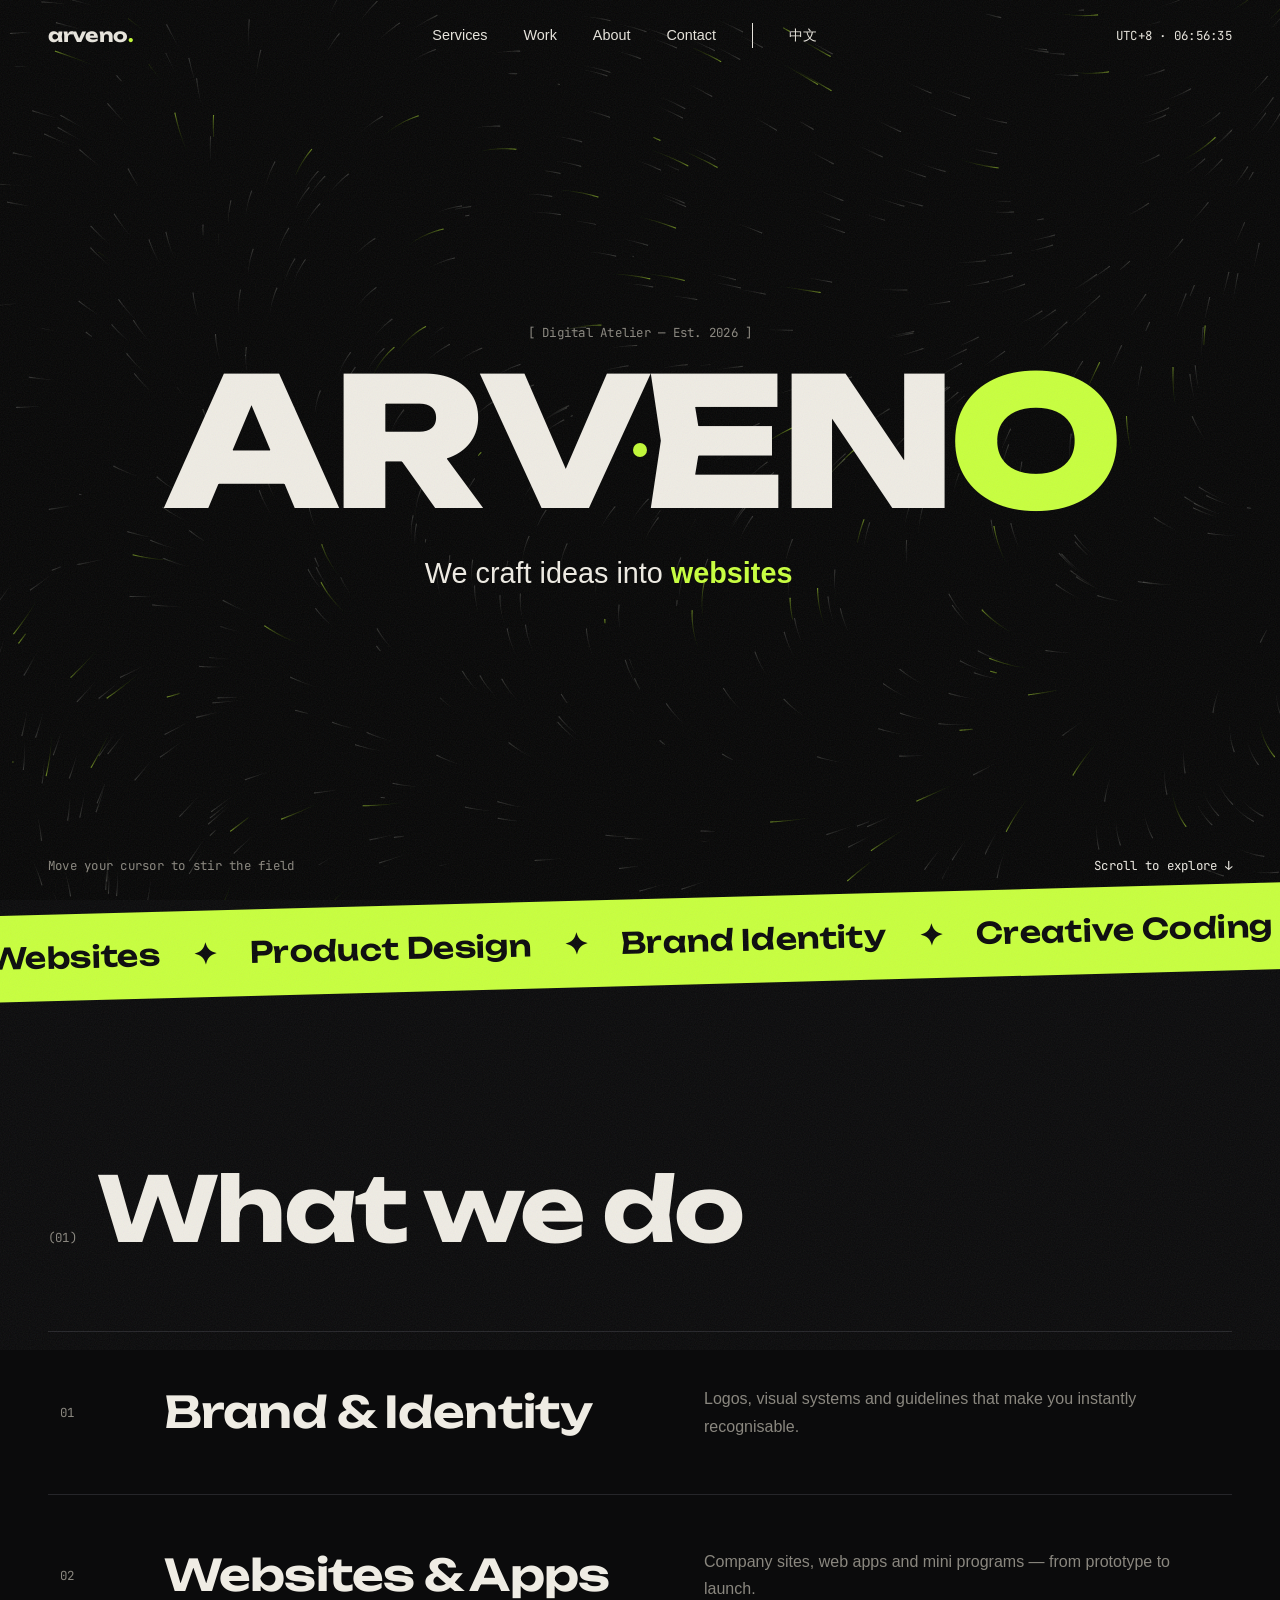
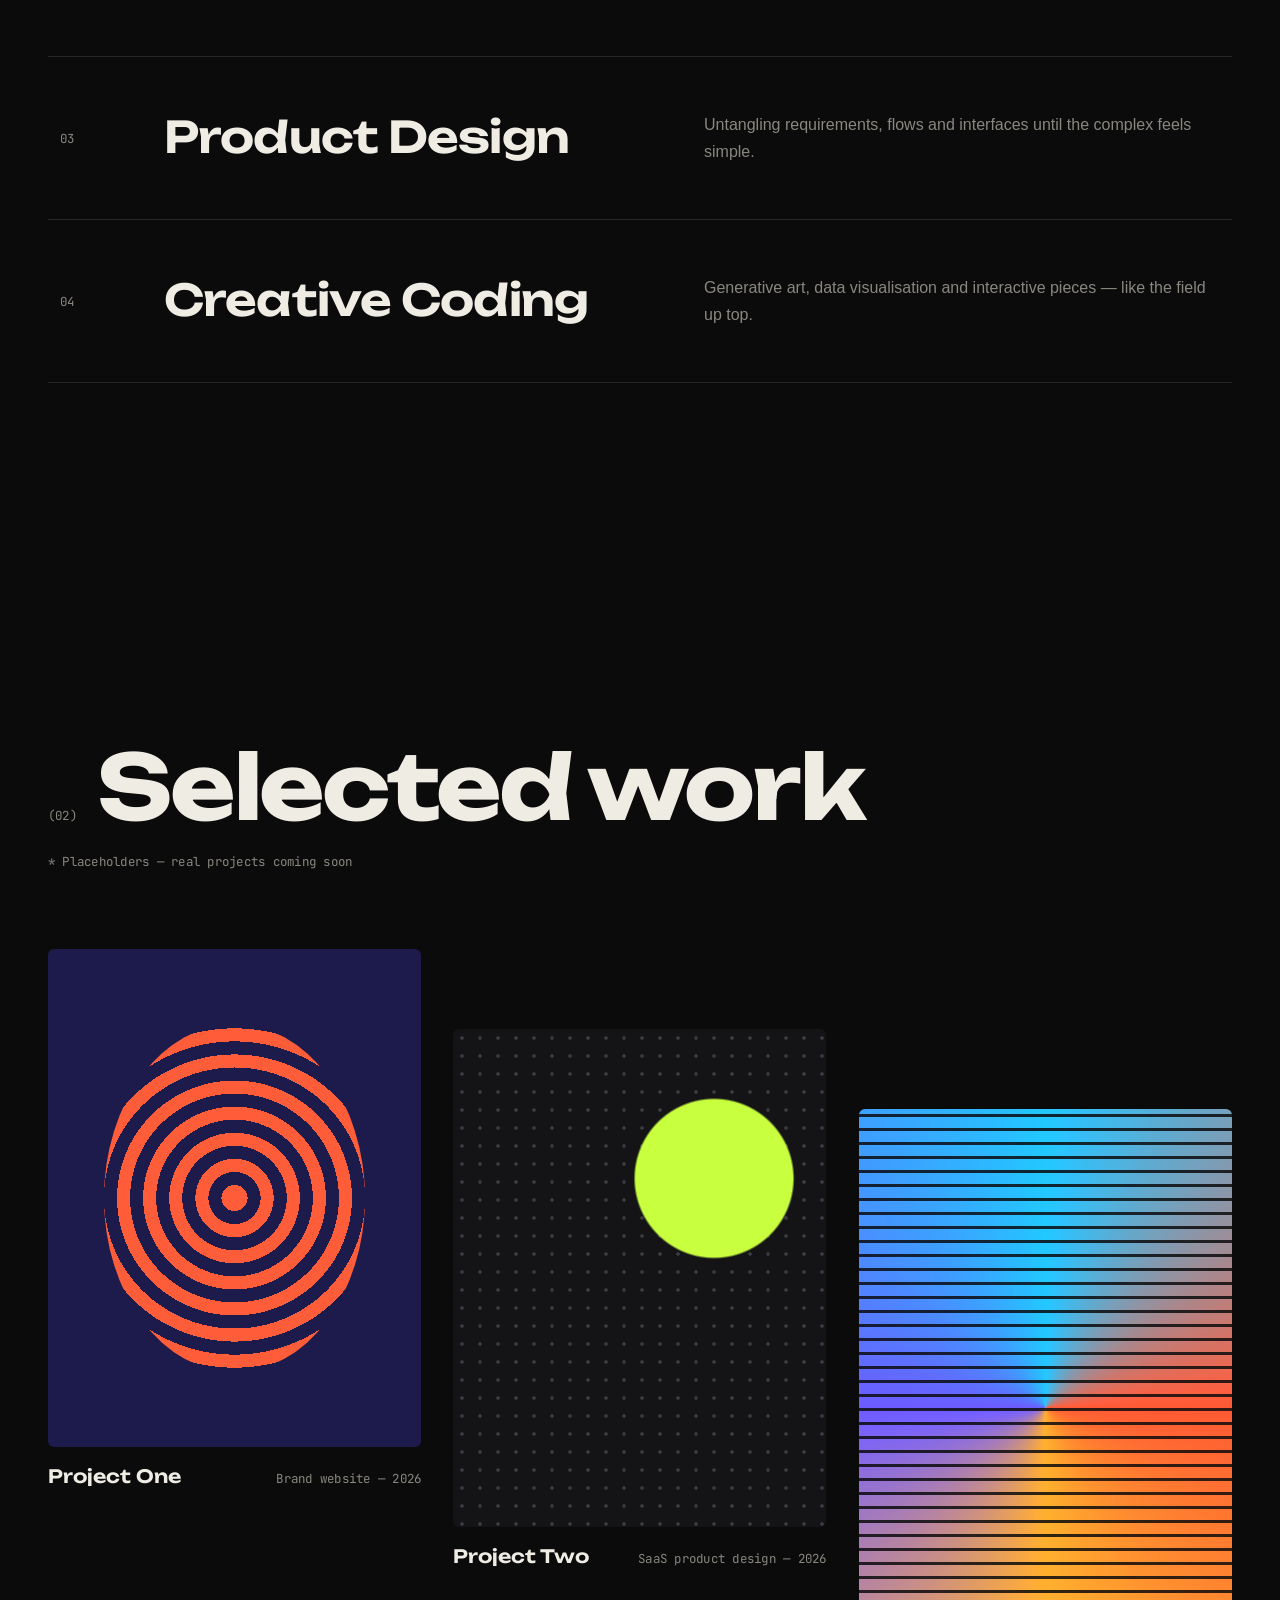
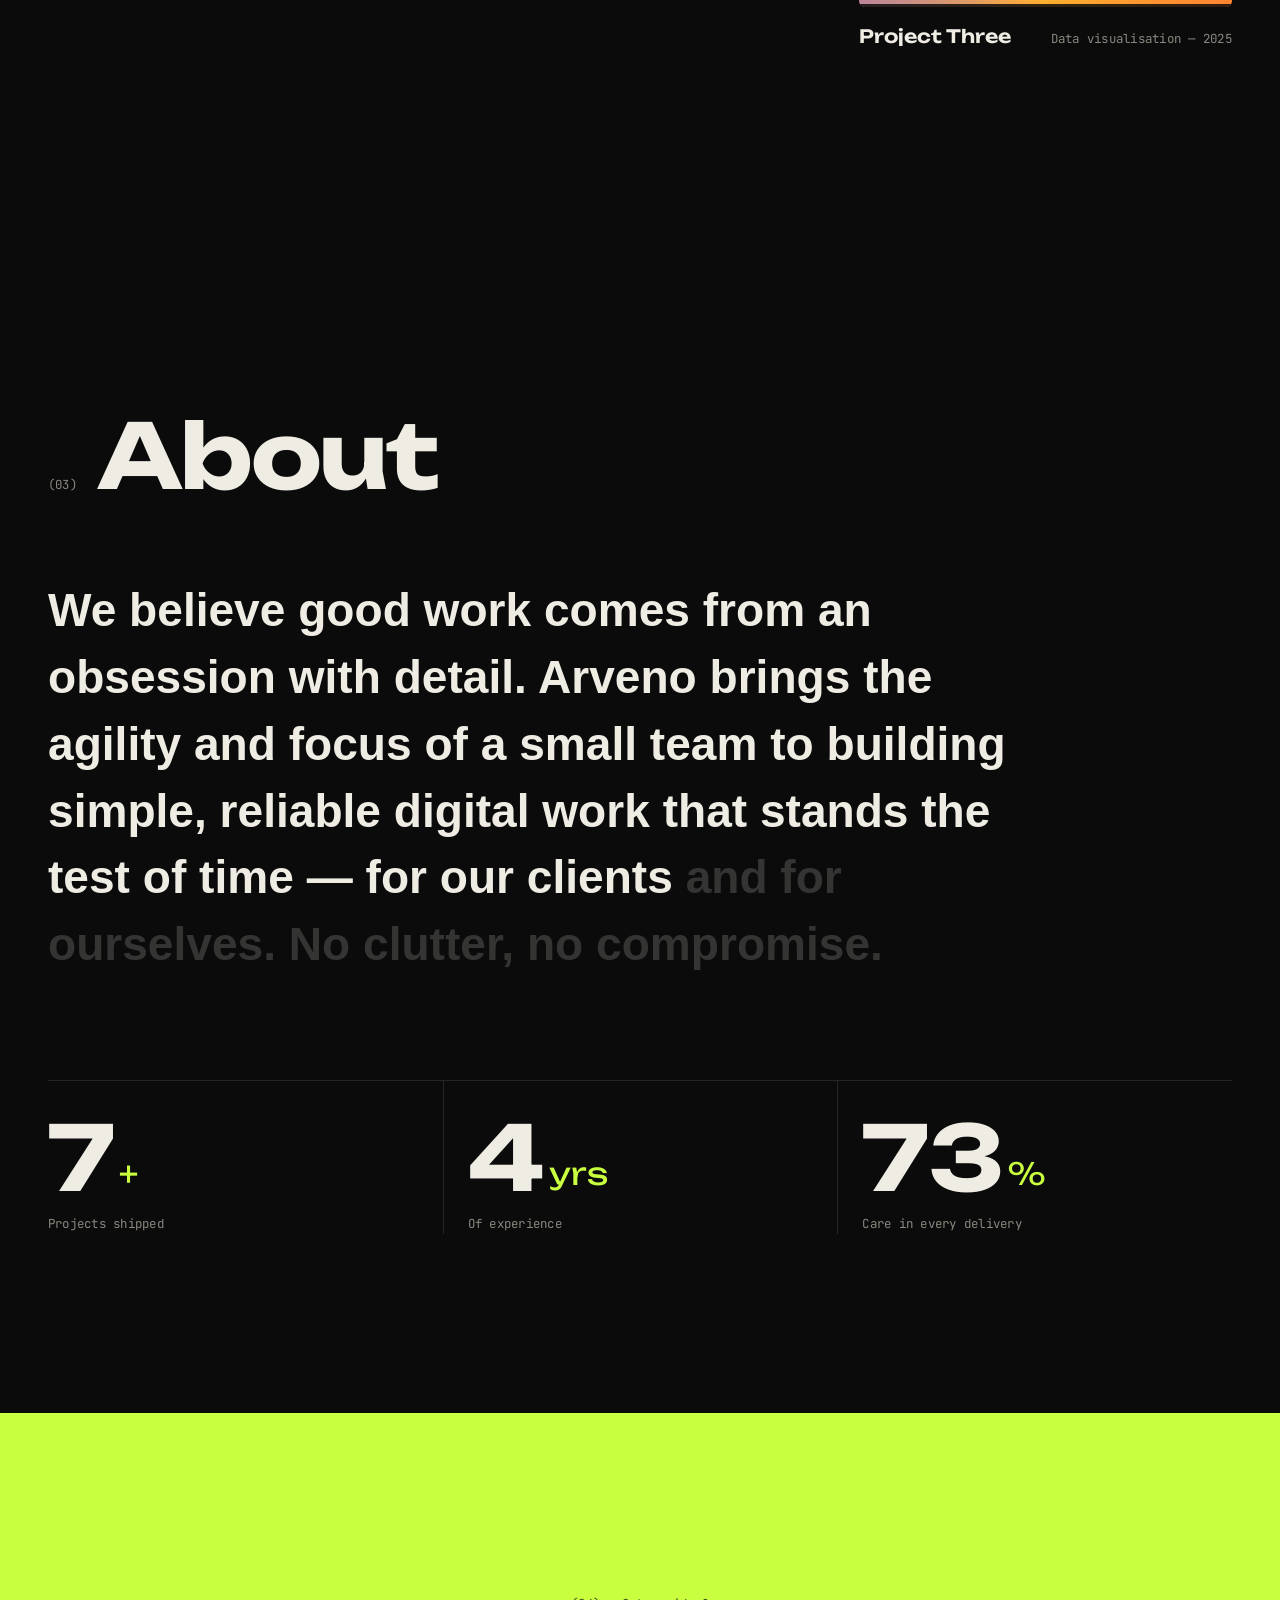
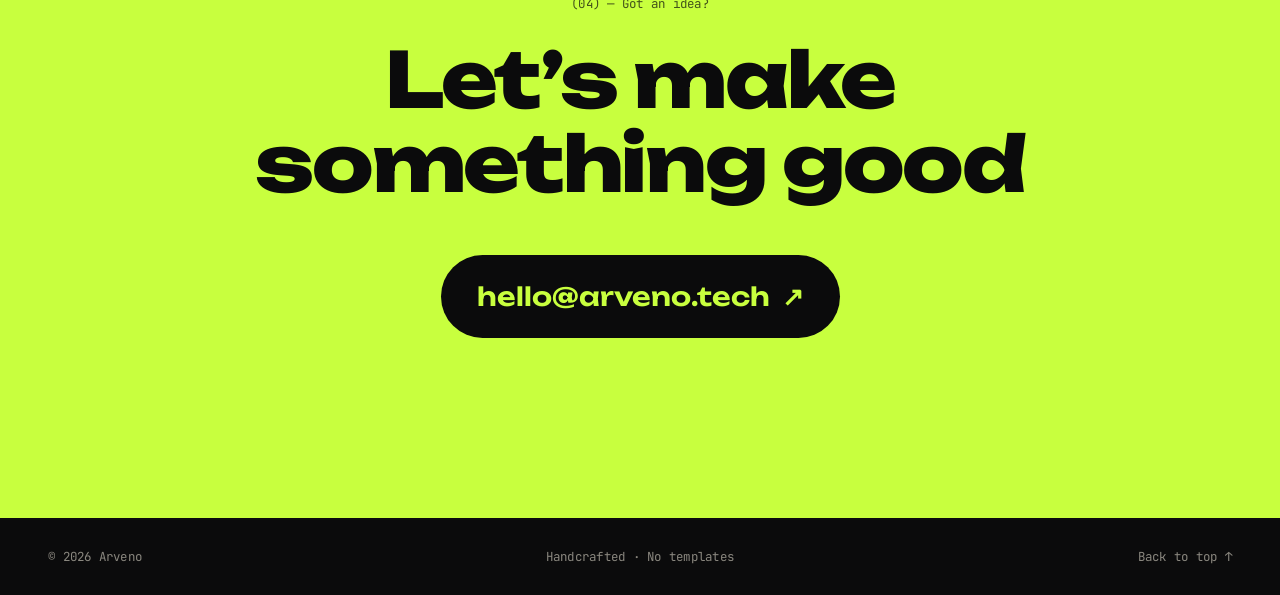
==== commit 4fc6d473: "Redirect first-time visitors by browser language, remember explicit choice Co-Authored-By: Claude Op" ====
--- a/index.html
+++ b/index.html
@@ -9,6 +9,23 @@
   <meta property="og:title" content="Arveno — 数字工坊">
   <meta property="og:description" content="把想法打磨成网站、产品与品牌。">
   <meta property="og:url" content="https://arveno.tech/">
+  <script>
+    // Pick the page language: explicit choice (?lang= or saved) wins, else the browser language
+    (function () {
+      var page = 'zh';
+      if (/bot|crawl|spider|slurp|preview/i.test(navigator.userAgent)) return;
+      var q = new URLSearchParams(location.search).get('lang');
+      var saved = null;
+      try {
+        if (q === 'zh' || q === 'en') localStorage.setItem('lang', q);
+        saved = localStorage.getItem('lang');
+      } catch (e) {}
+      if (q) history.replaceState(null, '', location.pathname + location.hash);
+      var browser = /^zh/i.test((navigator.languages && navigator.languages[0]) || navigator.language || '') ? 'zh' : 'en';
+      var want = q || saved || browser;
+      if (want !== page) location.replace((want === 'en' ? '/en/' : '/') + location.hash);
+    })();
+  </script>
   <link rel="alternate" hreflang="zh-CN" href="https://arveno.tech/">
   <link rel="alternate" hreflang="en" href="https://arveno.tech/en/">
   <link rel="icon" href="assets/favicon.svg" type="image/svg+xml">
@@ -26,7 +43,7 @@
       <a href="#work">作品</a>
       <a href="#about">关于</a>
       <a href="#contact">联系</a>
-      <a href="en/" class="lang" hreflang="en" lang="en">EN</a>
+      <a href="/en/?lang=en" class="lang" hreflang="en" lang="en">EN</a>
     </nav>
     <span class="clock mono" id="clock">UTC+8 · --:--</span>
   </header>
